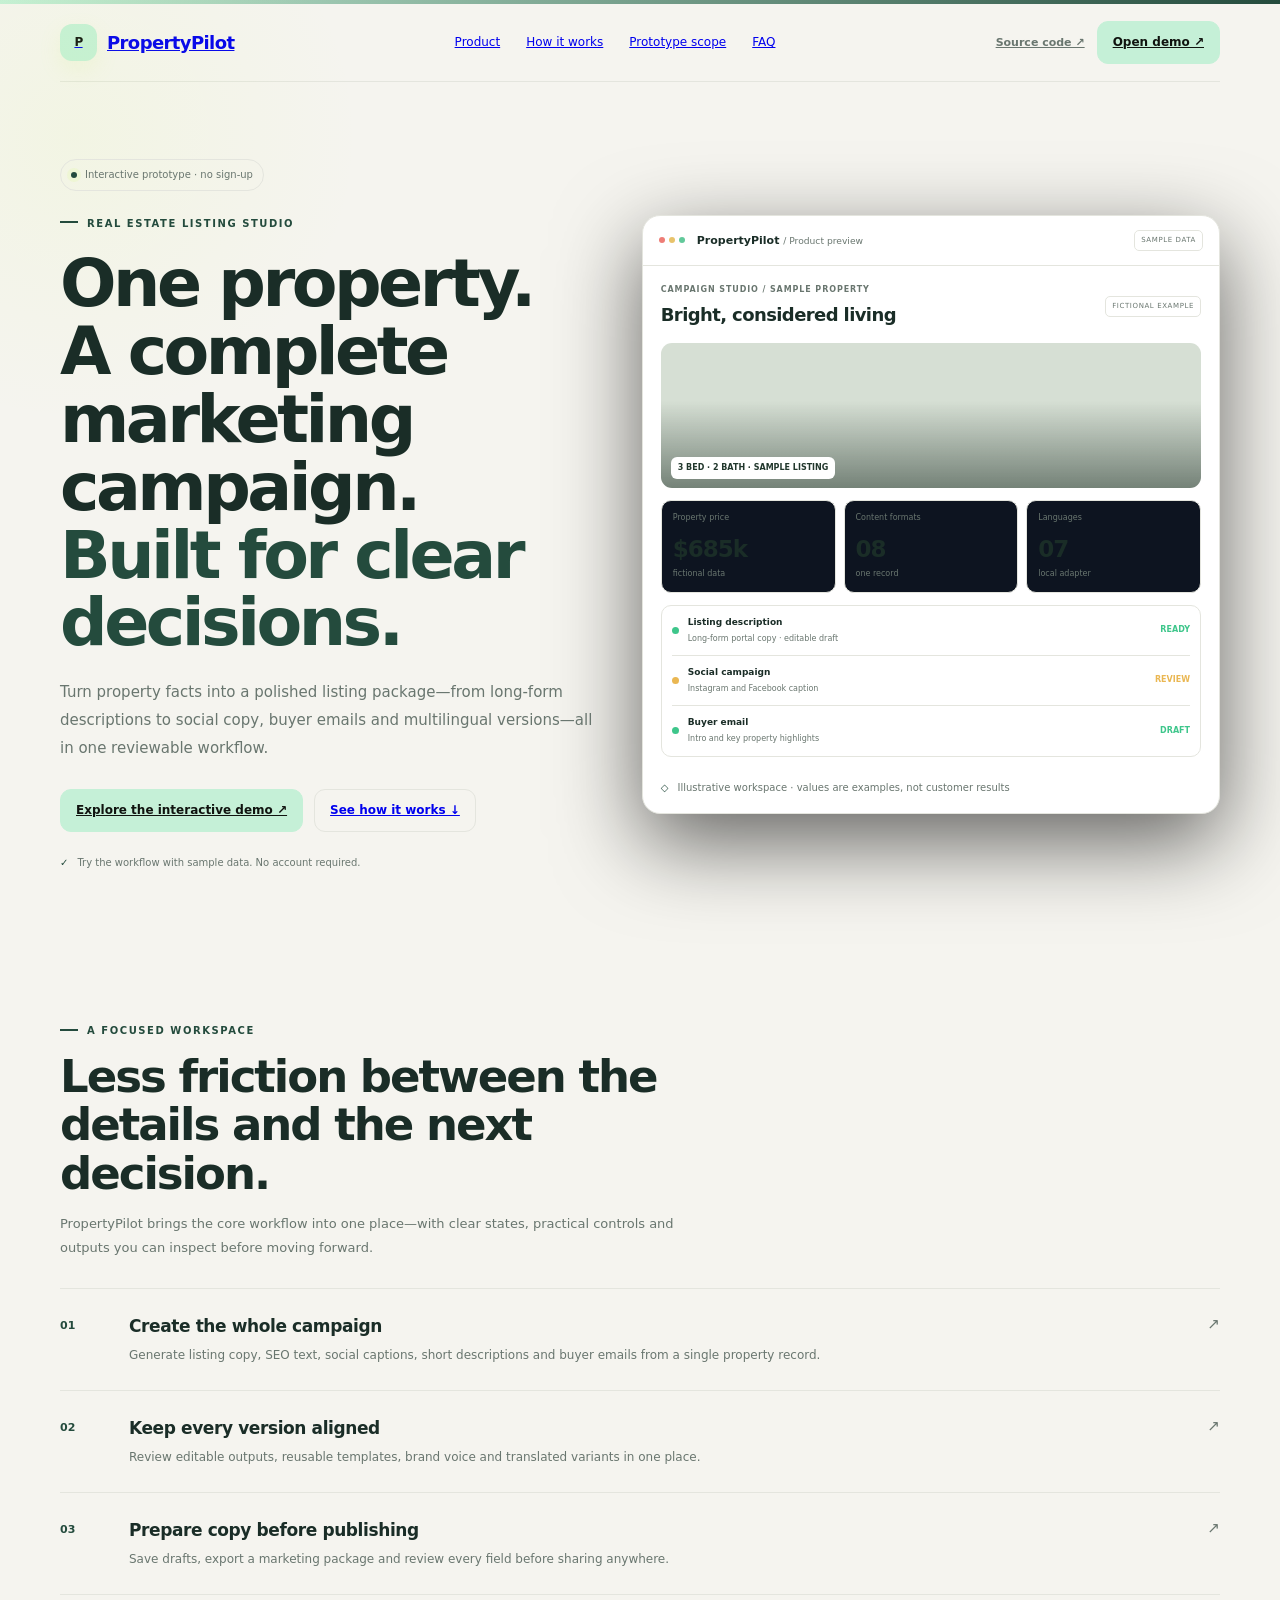
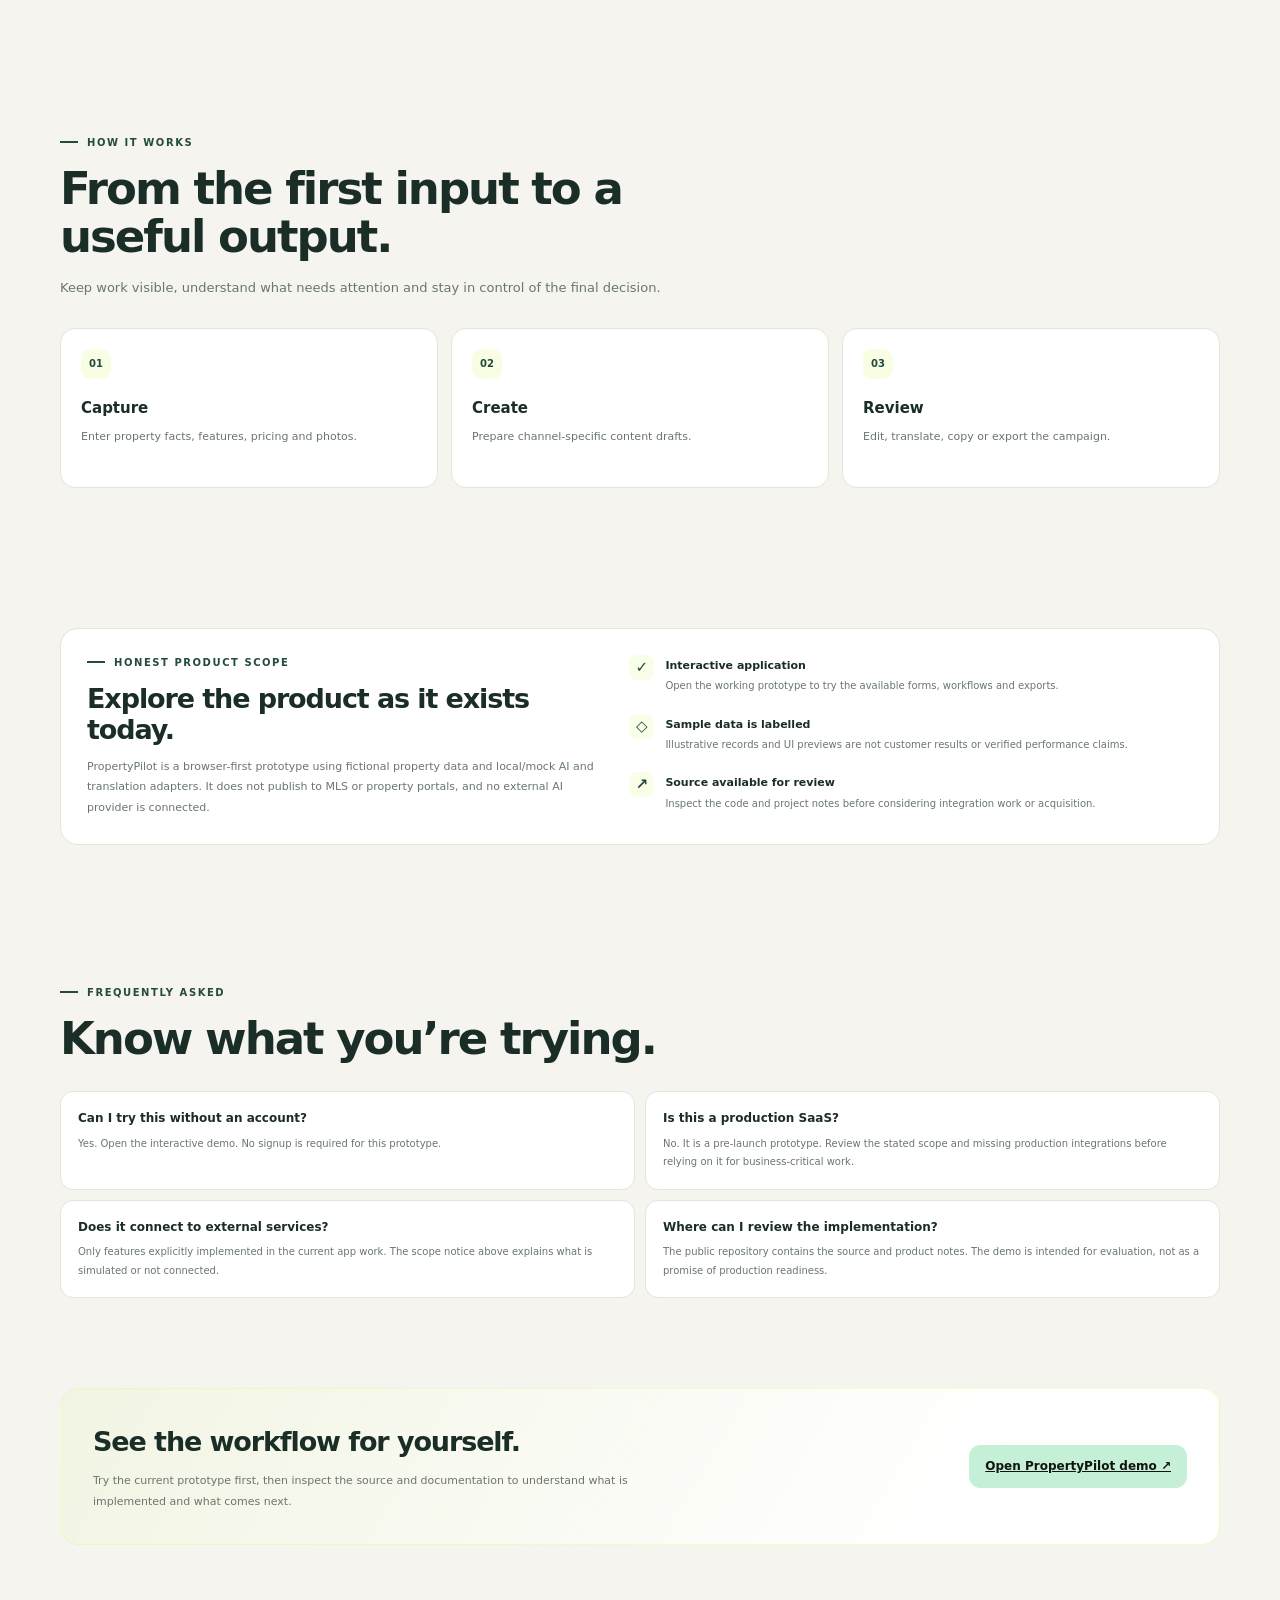
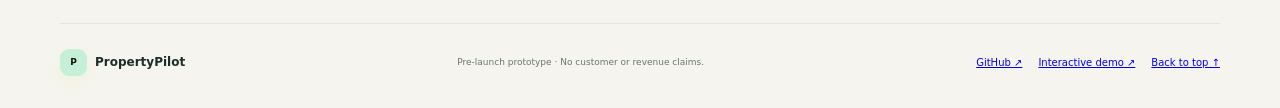
==== website/index.html @ ba60be26 "Add standalone consumer-facing product website source" ====
<!doctype html><html lang="en"><head><meta charset="utf-8"><meta name="viewport" content="width=device-width,initial-scale=1"><meta name="theme-color" content="#f5f4ef"><meta name="description" content="Turn property facts into a polished listing package—from long-form descriptions to social copy, buyer emails and multilingual versions—all in one reviewable workflow."><meta property="og:title" content="PropertyPilot — One property. A complete marketing campaign."><meta property="og:description" content="Turn property facts into a polished listing package—from long-form descriptions to social copy, buyer emails and multilingual versions—all in one reviewable workflow."><title>PropertyPilot — One property. A complete marketing campaign.</title><style>
:root{--bg:#f5f4ef;--panel:#ffffff;--line:#e4e5de;--ink:#1a2d27;--muted:#69766f;--a:#c5f0d7;--b:#244b3d}*{box-sizing:border-box}html{scroll-behavior:smooth;scroll-padding-top:90px}body{margin:0;background:var(--bg);color:var(--ink);font:15px/1.55 Inter,ui-sans-serif,system-ui,-apple-system,BlinkMacSystemFont,"Segoe UI",sans-serif}.site{overflow:hidden}.wrap{width:min(1160px,calc(100% - 44px));margin:auto}.stripe{height:4px;background:linear-gradient(90deg,var(--a),var(--b))}.nav{height:78px;display:flex;align-items:center;justify-content:space-between;gap:22px;border-bottom:1px solid var(--line)}.brand{display:flex;align-items:center;gap:10px;font-weight:850;letter-spacing:-.6px;font-size:18px}.mark{width:37px;height:37px;display:grid;place-items:center;background:var(--a);color:#10130f;border-radius:12px;font-size:12px;font-weight:900;box-shadow:0 8px 22px #d4fb6922}.links{display:flex;gap:26px;color:var(--muted);font-size:12px}.links a:hover{color:var(--ink)}.navright{display:flex;gap:12px;align-items:center}.source{font-size:11px;color:var(--muted);font-weight:750}.button{min-height:43px;padding:0 15px;display:inline-flex;align-items:center;justify-content:center;gap:8px;border:1px solid var(--line);border-radius:11px;font-size:12px;font-weight:800;transition:.18s}.button:hover{transform:translateY(-2px);border-color:var(--b)}.primary{background:var(--a);border-color:var(--a);color:#10130f}.menu{display:none;color:var(--ink);background:transparent;border:1px solid var(--line);border-radius:9px;padding:8px 10px}.hero{position:relative;display:grid;grid-template-columns:.96fr 1.04fr;gap:48px;align-items:center;padding:77px 0 83px;min-height:610px}.hero:before{content:"";position:absolute;width:590px;height:590px;left:-280px;top:-240px;border-radius:50%;background:radial-gradient(circle,#d4fb6916,transparent 68%);pointer-events:none}.copy{position:relative;z-index:1}.badge{display:inline-flex;align-items:center;gap:8px;border:1px solid var(--line);border-radius:99px;padding:7px 10px;margin-bottom:25px;color:var(--muted);font-size:10px}.badge i{width:6px;height:6px;background:var(--b);border-radius:50%;box-shadow:0 0 0 4px #d4fb6922}.eyebrow{font-size:10px;color:var(--b);font-weight:900;letter-spacing:1.55px;text-transform:uppercase}.eyebrow:before{content:"";display:inline-block;width:18px;height:2px;background:var(--b);vertical-align:middle;margin:0 9px 3px 0}.hero h1{font-size:clamp(44px,5.2vw,67px);line-height:1.02;letter-spacing:-3.5px;margin:19px 0 22px;font-weight:850;max-width:640px}.hero h1 em{font-style:normal;color:var(--b)}.lead{font-size:15px;line-height:1.85;color:var(--muted);max-width:550px;margin:0 0 26px}.ctas{display:flex;align-items:center;flex-wrap:wrap;gap:11px}.secondary{background:transparent}.micro{display:flex;align-items:center;gap:9px;margin-top:23px;color:var(--muted);font-size:10px}.micro strong{color:var(--b)}.preview{position:relative;background:var(--panel);border:1px solid var(--line);border-radius:18px;overflow:hidden;box-shadow:0 28px 85px #0009}.previewbar{display:flex;align-items:center;gap:12px;padding:14px 16px;border-bottom:1px solid var(--line);font-size:11px}.lights{display:flex;gap:4px}.lights i{width:6px;height:6px;border-radius:50%;background:var(--line)}.lights i:first-child{background:#ee7d76}.lights i:nth-child(2){background:#e8c36b}.lights i:nth-child(3){background:#62c99a}.previewbar b small{font-weight:500;color:var(--muted)}.pill{margin-left:auto;border:1px solid var(--line);padding:4px 6px;border-radius:5px;font-size:7px;letter-spacing:.6px;color:var(--muted);white-space:nowrap}.previewbody{padding:18px}.vhead{display:flex;align-items:center;justify-content:space-between;gap:10px;margin-bottom:14px}.vhead small,.scenario small{display:block;font-size:8px;font-weight:850;letter-spacing:.9px;color:var(--muted);margin-bottom:5px}.vhead h3{font-size:18px;letter-spacing:-.6px;margin:0}.stats{display:grid;grid-template-columns:repeat(3,minmax(0,1fr));gap:8px;margin-bottom:12px}.stats>div{background:#0d1420;border:1px solid var(--line);border-radius:10px;padding:11px;min-width:0}.stats small{display:block;font-size:8px;color:var(--muted);white-space:nowrap}.stats b{display:block;font-size:23px;letter-spacing:-1px;margin:7px 0 1px;white-space:nowrap}.stats em{font-size:11px;font-style:normal;color:var(--muted)}.stats span{display:block;color:var(--muted);font-size:8px}.chart{border:1px solid var(--line);border-radius:11px;padding:12px;margin-bottom:11px}.charthead{display:flex;justify-content:space-between;gap:8px;font-size:9px;margin-bottom:12px}.charthead small{font-size:8px;color:var(--muted)}.bars{height:76px;display:flex;align-items:flex-end;gap:7px;border-bottom:1px solid var(--line);background:repeating-linear-gradient(to bottom,transparent 0,transparent 24px,#28334680 25px,transparent 26px)}.bars i{flex:1;max-width:26px;border-radius:4px 4px 0 0;background:linear-gradient(180deg,var(--a),var(--b));opacity:.88}.bars i.bad{background:linear-gradient(180deg,#ff8d85,#cc535c)}.axis{display:flex;justify-content:space-between;font-size:7px;color:var(--muted);padding-top:7px}.rows{border:1px solid var(--line);border-radius:10px;padding:0 10px}.row{display:flex;gap:9px;align-items:center;padding:10px 0;border-bottom:1px solid var(--line)}.row:last-child{border-bottom:0}.row>div{flex:1;min-width:0}.row b{font-size:9px;display:block}.row small{display:block;font-size:8px;color:var(--muted);margin-top:3px}.row strong{font-size:8px;white-space:nowrap}.dot{width:7px;height:7px;border-radius:50%;flex:0 0 auto}.green{background:#3ec68b}.red{background:#ed7080}.gold{background:#eab752}.ok{color:#3ec68b}.err,.risk{color:#ed7080}.warn{color:#eab752}.chart .marginbars{display:grid;gap:10px}.marginbars>div{display:grid;grid-template-columns:75px 1fr 30px;gap:7px;align-items:center;font-size:8px}.marginbars span{color:var(--muted)}.marginbars i{height:7px;background:#d4fb6965;border-radius:8px;overflow:hidden}.marginbars i b{display:block;height:100%;background:var(--b);border-radius:8px}.marginbars i b.below{background:#d79b45}.marginbars strong{text-align:right;font-size:8px}.scenario{display:flex;justify-content:space-between;gap:12px;padding:12px;border:1px solid var(--line);border-radius:10px}.scenario b{font-size:10px;display:block}.scenario span{font-size:8px;color:var(--muted);display:block;margin-top:5px}.result{border-left:1px solid var(--line);padding-left:12px;min-width:110px}.result strong{display:block;font-size:19px;letter-spacing:-.7px}.riskbanner{display:flex;align-items:center;gap:9px;border:1px solid #8a5cf655;background:#26182a;border-radius:10px;padding:10px;margin-bottom:10px}.shield{display:grid;place-items:center;width:27px;height:27px;border-radius:8px;background:#874cff24;color:#bda8ff;font-weight:900}.riskbanner div{flex:1;min-width:0}.riskbanner b{display:block;font-size:9px}.riskbanner small{display:block;color:var(--muted);font-size:7px;margin-top:3px}.riskbanner strong{font-size:8px;color:#bda8ff}.avatar{width:25px;height:25px;display:grid;place-items:center;border-radius:8px;background:#d4fb6933;color:var(--b);font-size:8px;font-weight:900;flex:0 0 auto}.row .avatar+b{display:block}.section{padding:70px 0}.sectionhead{max-width:660px;margin-bottom:28px}.sectionhead h2{font-size:clamp(32px,4vw,45px);line-height:1.08;letter-spacing:-2px;margin:14px 0}.sectionhead p{color:var(--muted);font-size:13px;line-height:1.85;margin:0}.features{border-top:1px solid var(--line)}.feature{display:grid;grid-template-columns:55px 1fr 22px;gap:14px;padding:24px 0;border-bottom:1px solid var(--line)}.no{color:var(--b);font-size:11px;font-weight:900;padding-top:4px}.feature h3{font-size:17px;letter-spacing:-.4px;margin:0 0 5px}.feature p{max-width:700px;color:var(--muted);font-size:12px;line-height:1.8;margin:0}.arrow{text-align:right;color:var(--muted)}.steps{display:grid;grid-template-columns:repeat(3,1fr);gap:13px}.step{padding:20px;border:1px solid var(--line);border-radius:15px;background:var(--panel);min-height:160px}.step span{width:30px;height:30px;display:grid;place-items:center;border-radius:9px;background:#d4fb6930;color:var(--b);font-size:10px;font-weight:900}.step h3{font-size:15px;margin:18px 0 7px}.step p{font-size:11px;line-height:1.8;color:var(--muted);margin:0}.truth{display:grid;grid-template-columns:1fr 1.1fr;gap:30px;border:1px solid var(--line);border-radius:18px;background:var(--panel);padding:26px}.truth h2{font-size:27px;letter-spacing:-1.1px;line-height:1.16;margin:12px 0}.truth p{font-size:11px;line-height:1.85;color:var(--muted);margin:0}.truthitems{display:grid;gap:13px}.truthitem{display:flex;gap:11px}.check{width:25px;height:25px;flex:0 0 25px;border-radius:8px;display:grid;place-items:center;background:#d4fb6925;color:var(--b);font-weight:900}.truthitem b{display:block;font-size:11px;margin:2px 0 3px}.truthitem small{display:block;color:var(--muted);font-size:10px;line-height:1.75}.faqgrid{display:grid;grid-template-columns:1fr 1fr;gap:10px}.faq{border:1px solid var(--line);background:var(--panel);border-radius:13px;padding:17px}.faq h3{font-size:12px;margin:0 0 7px}.faq p{font-size:10px;line-height:1.85;color:var(--muted);margin:0}.closing{padding:20px 0 78px}.closebox{display:flex;align-items:center;justify-content:space-between;gap:20px;padding:32px;border:1px solid #d4fb6955;border-radius:19px;background:linear-gradient(120deg,#d4fb6916,var(--panel) 78%);position:relative;overflow:hidden}.closebox h2{font-size:27px;letter-spacing:-1.1px;margin:0 0 8px}.closebox p{max-width:580px;color:var(--muted);font-size:11px;line-height:1.85;margin:0}.foot{padding:25px 0 32px;border-top:1px solid var(--line);display:flex;justify-content:space-between;gap:15px;flex-wrap:wrap;align-items:center}.footbrand{display:flex;align-items:center;gap:8px;font-size:12px;font-weight:850}.footbrand .mark{width:27px;height:27px;border-radius:9px;font-size:9px}.footnote{color:var(--muted);font-size:9px}.footlinks{display:flex;gap:16px;color:var(--muted);font-size:10px}
@media(max-width:960px){.hero{grid-template-columns:1fr;gap:32px;padding:60px 0}.hero h1{max-width:780px}.copy{max-width:760px}.preview{max-width:760px;width:100%;margin:auto}.truth{grid-template-columns:1fr;gap:22px}}
@media(max-width:700px){.wrap{width:calc(100% - 30px)}.nav{height:66px}.links{display:none}.source{display:none}.menu{display:block}.hero{padding:42px 0 48px;min-height:0;gap:26px}.hero h1{font-size:clamp(42px,11vw,58px);letter-spacing:-2.7px}.lead{font-size:13px}.button{min-height:41px;padding:0 11px}.previewbody{padding:12px}.previewbar{padding:12px}.stats{gap:5px}.stats>div{padding:9px 7px}.stats b{font-size:18px}.section{padding:51px 0}.sectionhead h2{font-size:34px}.feature{grid-template-columns:30px 1fr 15px;gap:8px;padding:20px 0}.feature h3{font-size:15px}.steps{grid-template-columns:1fr;gap:9px}.step{min-height:0;padding:16px}.step h3{margin:11px 0 6px}.truth{padding:19px}.truth h2{font-size:24px}.faqgrid{grid-template-columns:1fr}.closebox{padding:23px;align-items:flex-start;flex-direction:column}.closebox h2{font-size:24px}.foot{flex-direction:column;align-items:flex-start}.footlinks{flex-wrap:wrap}.result{min-width:95px}.row small{overflow-wrap:anywhere}}
@media(prefers-reduced-motion:reduce){html{scroll-behavior:auto}.button{transition:none}}
</style></head><body><div class="site"><div class="stripe"></div><div class="wrap"><header class="nav"><a class="brand" href="#top"><span class="mark">P</span>PropertyPilot</a><nav class="links" aria-label="Main navigation"><a href="#product">Product</a><a href="#workflow">How it works</a><a href="#scope">Prototype scope</a><a href="#faq">FAQ</a></nav><div class="navright"><a class="source" href="https://github.com/dmytri595-design/ropertyPilot" target="_blank" rel="noopener noreferrer">Source code ↗</a><a class="button primary" href="https://dmytri595-design.github.io/ropertyPilot/" target="_blank" rel="noopener noreferrer">Open demo ↗</a><button class="menu" aria-label="Toggle navigation" id="menubtn">☰</button></div></header><main id="top"><section class="hero"><div class="copy"><div class="badge"><i></i> Interactive prototype · no sign-up</div><div class="eyebrow">REAL ESTATE LISTING STUDIO</div><h1>One property. A complete marketing campaign. <em>Built for clear decisions.</em></h1><p class="lead">Turn property facts into a polished listing package—from long-form descriptions to social copy, buyer emails and multilingual versions—all in one reviewable workflow.</p><div class="ctas"><a class="button primary" href="https://dmytri595-design.github.io/ropertyPilot/" target="_blank" rel="noopener noreferrer">Explore the interactive demo ↗</a><a class="button secondary" href="#product">See how it works ↓</a></div><div class="micro"><strong>✓</strong> Try the workflow with sample data. No account required.</div></div><div class="preview"><div class="previewbar"><span class="lights"><i></i><i></i><i></i></span><b>PropertyPilot <small> / Product preview</small></b><span class="pill">SAMPLE DATA</span></div><div class="previewbody"><div class="vhead"><div><small>CAMPAIGN STUDIO / SAMPLE PROPERTY</small><h3>Bright, considered living</h3></div><span class="pill">FICTIONAL EXAMPLE</span></div><div style="height:145px;border-radius:11px;background:linear-gradient(0deg,#14261c80,transparent 60%),url('https://images.unsplash.com/photo-1600585154340-be6161a56a0c?auto=format&fit=crop&w=900&q=85') center/cover,#d6dfd4;position:relative;margin-bottom:12px"><span style="position:absolute;bottom:9px;left:10px;background:#fff;color:#21372c;border-radius:6px;padding:5px 7px;font-size:8px;font-weight:900">3 BED · 2 BATH · SAMPLE LISTING</span></div><div class="stats"><div><small>Property price</small><b>$685k</b><span>fictional data</span></div><div><small>Content formats</small><b>08</b><span>one record</span></div><div><small>Languages</small><b>07</b><span>local adapter</span></div></div><div class="rows"><div class="row"><i class="dot green"></i><div><b>Listing description</b><small>Long-form portal copy · editable draft</small></div><strong class="ok">READY</strong></div><div class="row"><i class="dot gold"></i><div><b>Social campaign</b><small>Instagram and Facebook caption</small></div><strong class="warn">REVIEW</strong></div><div class="row"><i class="dot green"></i><div><b>Buyer email</b><small>Intro and key property highlights</small></div><strong class="ok">DRAFT</strong></div></div><div class="micro"><strong>◇</strong> Illustrative workspace · values are examples, not customer results</div></div></div></section><section class="section" id="product"><div class="sectionhead"><div class="eyebrow">A focused workspace</div><h2>Less friction between the details and the next decision.</h2><p>PropertyPilot brings the core workflow into one place—with clear states, practical controls and outputs you can inspect before moving forward.</p></div><div class="features"><article class="feature"><span class="no">01</span><div><h3>Create the whole campaign</h3><p>Generate listing copy, SEO text, social captions, short descriptions and buyer emails from a single property record.</p></div><span class="arrow">↗</span></article><article class="feature"><span class="no">02</span><div><h3>Keep every version aligned</h3><p>Review editable outputs, reusable templates, brand voice and translated variants in one place.</p></div><span class="arrow">↗</span></article><article class="feature"><span class="no">03</span><div><h3>Prepare copy before publishing</h3><p>Save drafts, export a marketing package and review every field before sharing anywhere.</p></div><span class="arrow">↗</span></article></div></section><section class="section" id="workflow"><div class="sectionhead"><div class="eyebrow">How it works</div><h2>From the first input to a useful output.</h2><p>Keep work visible, understand what needs attention and stay in control of the final decision.</p></div><div class="steps"><article class="step"><span>01</span><h3>Capture</h3><p>Enter property facts, features, pricing and photos.</p></article><article class="step"><span>02</span><h3>Create</h3><p>Prepare channel-specific content drafts.</p></article><article class="step"><span>03</span><h3>Review</h3><p>Edit, translate, copy or export the campaign.</p></article></div></section><section class="section" id="scope"><div class="truth"><div><div class="eyebrow">Honest product scope</div><h2>Explore the product as it exists today.</h2><p>PropertyPilot is a browser-first prototype using fictional property data and local/mock AI and translation adapters. It does not publish to MLS or property portals, and no external AI provider is connected.</p></div><div class="truthitems"><div class="truthitem"><span class="check">✓</span><div><b>Interactive application</b><small>Open the working prototype to try the available forms, workflows and exports.</small></div></div><div class="truthitem"><span class="check">◇</span><div><b>Sample data is labelled</b><small>Illustrative records and UI previews are not customer results or verified performance claims.</small></div></div><div class="truthitem"><span class="check">↗</span><div><b>Source available for review</b><small>Inspect the code and project notes before considering integration work or acquisition.</small></div></div></div></div></section><section class="section" id="faq"><div class="sectionhead"><div class="eyebrow">Frequently asked</div><h2>Know what you’re trying.</h2></div><div class="faqgrid"><article class="faq"><h3>Can I try this without an account?</h3><p>Yes. Open the interactive demo. No signup is required for this prototype.</p></article><article class="faq"><h3>Is this a production SaaS?</h3><p>No. It is a pre-launch prototype. Review the stated scope and missing production integrations before relying on it for business-critical work.</p></article><article class="faq"><h3>Does it connect to external services?</h3><p>Only features explicitly implemented in the current app work. The scope notice above explains what is simulated or not connected.</p></article><article class="faq"><h3>Where can I review the implementation?</h3><p>The public repository contains the source and product notes. The demo is intended for evaluation, not as a promise of production readiness.</p></article></div></section><section class="closing"><div class="closebox"><div><h2>See the workflow for yourself.</h2><p>Try the current prototype first, then inspect the source and documentation to understand what is implemented and what comes next.</p></div><a class="button primary" href="https://dmytri595-design.github.io/ropertyPilot/" target="_blank" rel="noopener noreferrer">Open PropertyPilot demo ↗</a></div></section></main><footer class="foot"><div class="footbrand"><span class="mark">P</span>PropertyPilot</div><div class="footnote">Pre-launch prototype · No customer or revenue claims.</div><div class="footlinks"><a href="https://github.com/dmytri595-design/ropertyPilot" target="_blank" rel="noopener noreferrer">GitHub ↗</a><a href="https://dmytri595-design.github.io/ropertyPilot/" target="_blank" rel="noopener noreferrer">Interactive demo ↗</a><a href="#top">Back to top ↑</a></div></footer></div></div><script>(function(){var b=document.getElementById("menubtn");if(!b)return;b.addEventListener("click",function(){var n=document.querySelector(".links");if(!n)return;var show=n.style.display!=="flex";n.style.display=show?"flex":"none";if(show){n.style.position="absolute";n.style.top="72px";n.style.left="15px";n.style.right="15px";n.style.zIndex="20";n.style.padding="17px";n.style.flexDirection="column";n.style.gap="15px";n.style.background="var(--panel)";n.style.border="1px solid var(--line)";n.style.borderRadius="13px"}})})();</script></body></html>
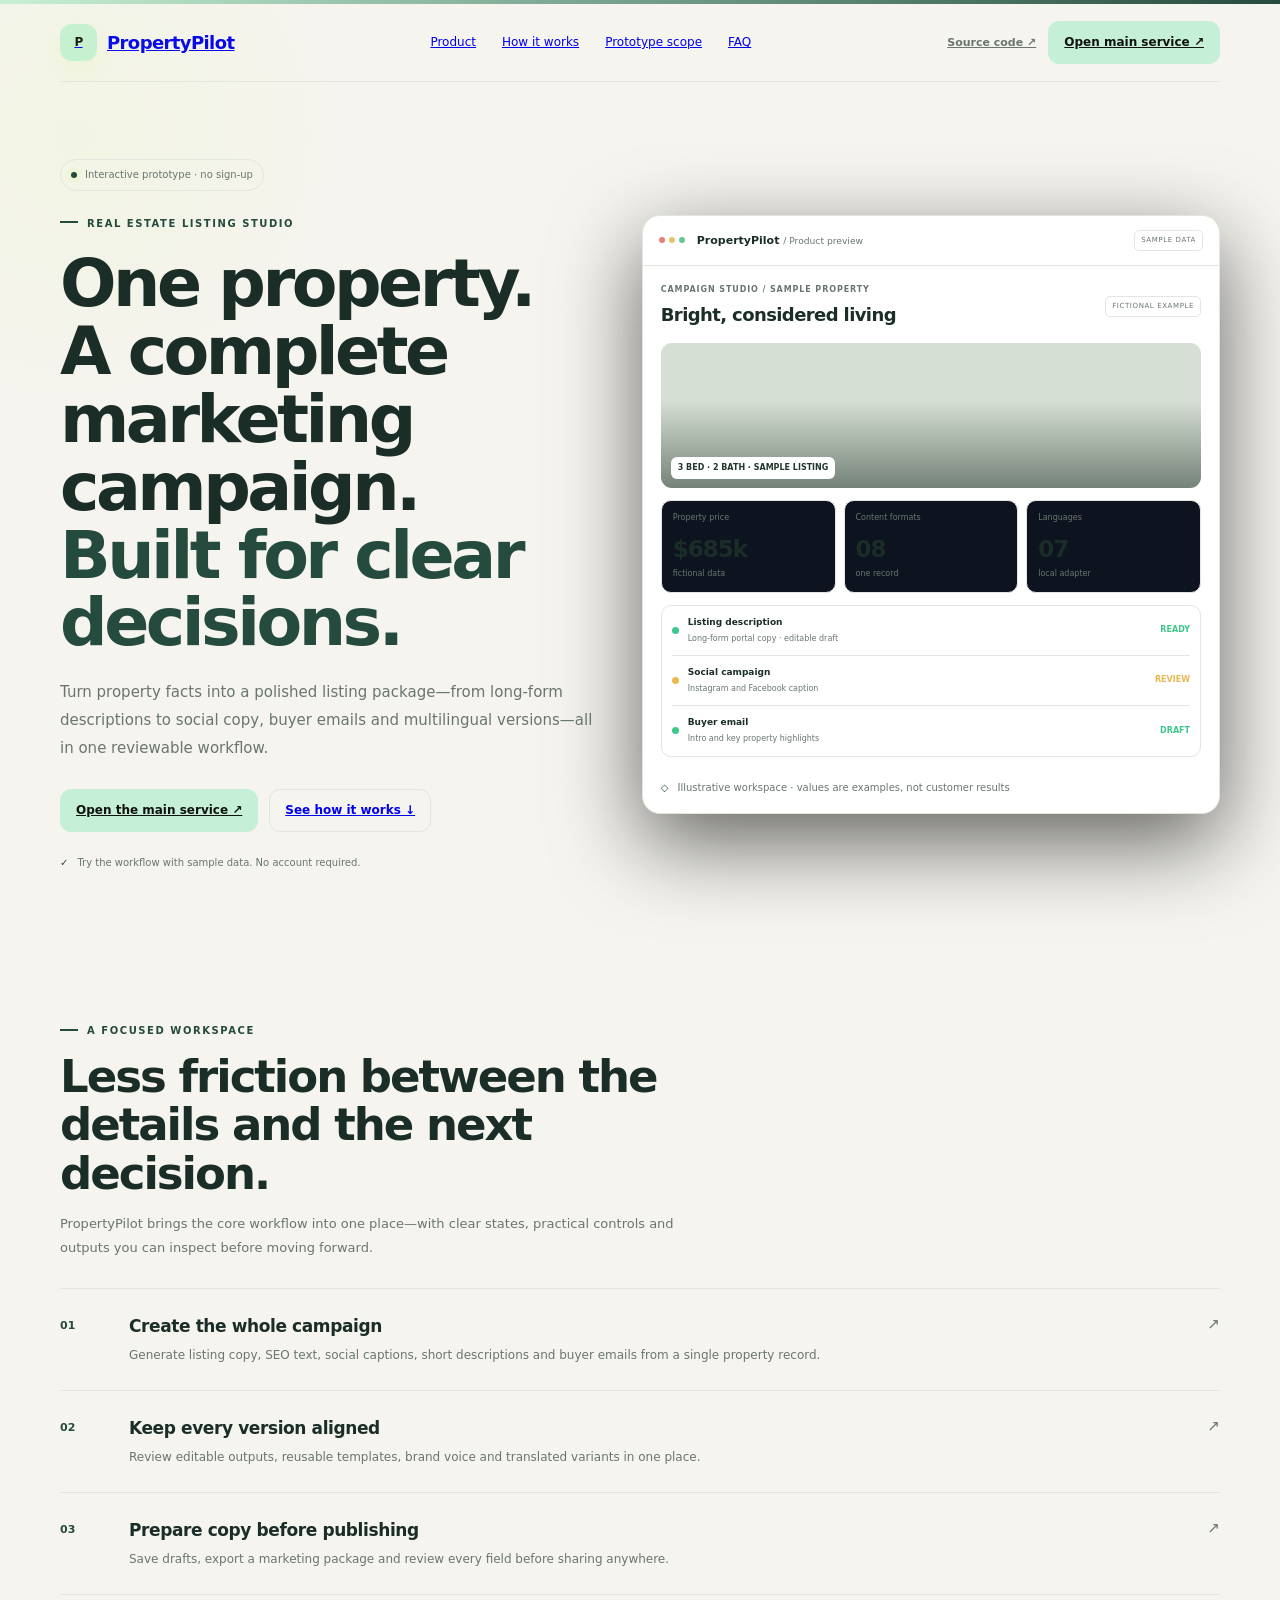
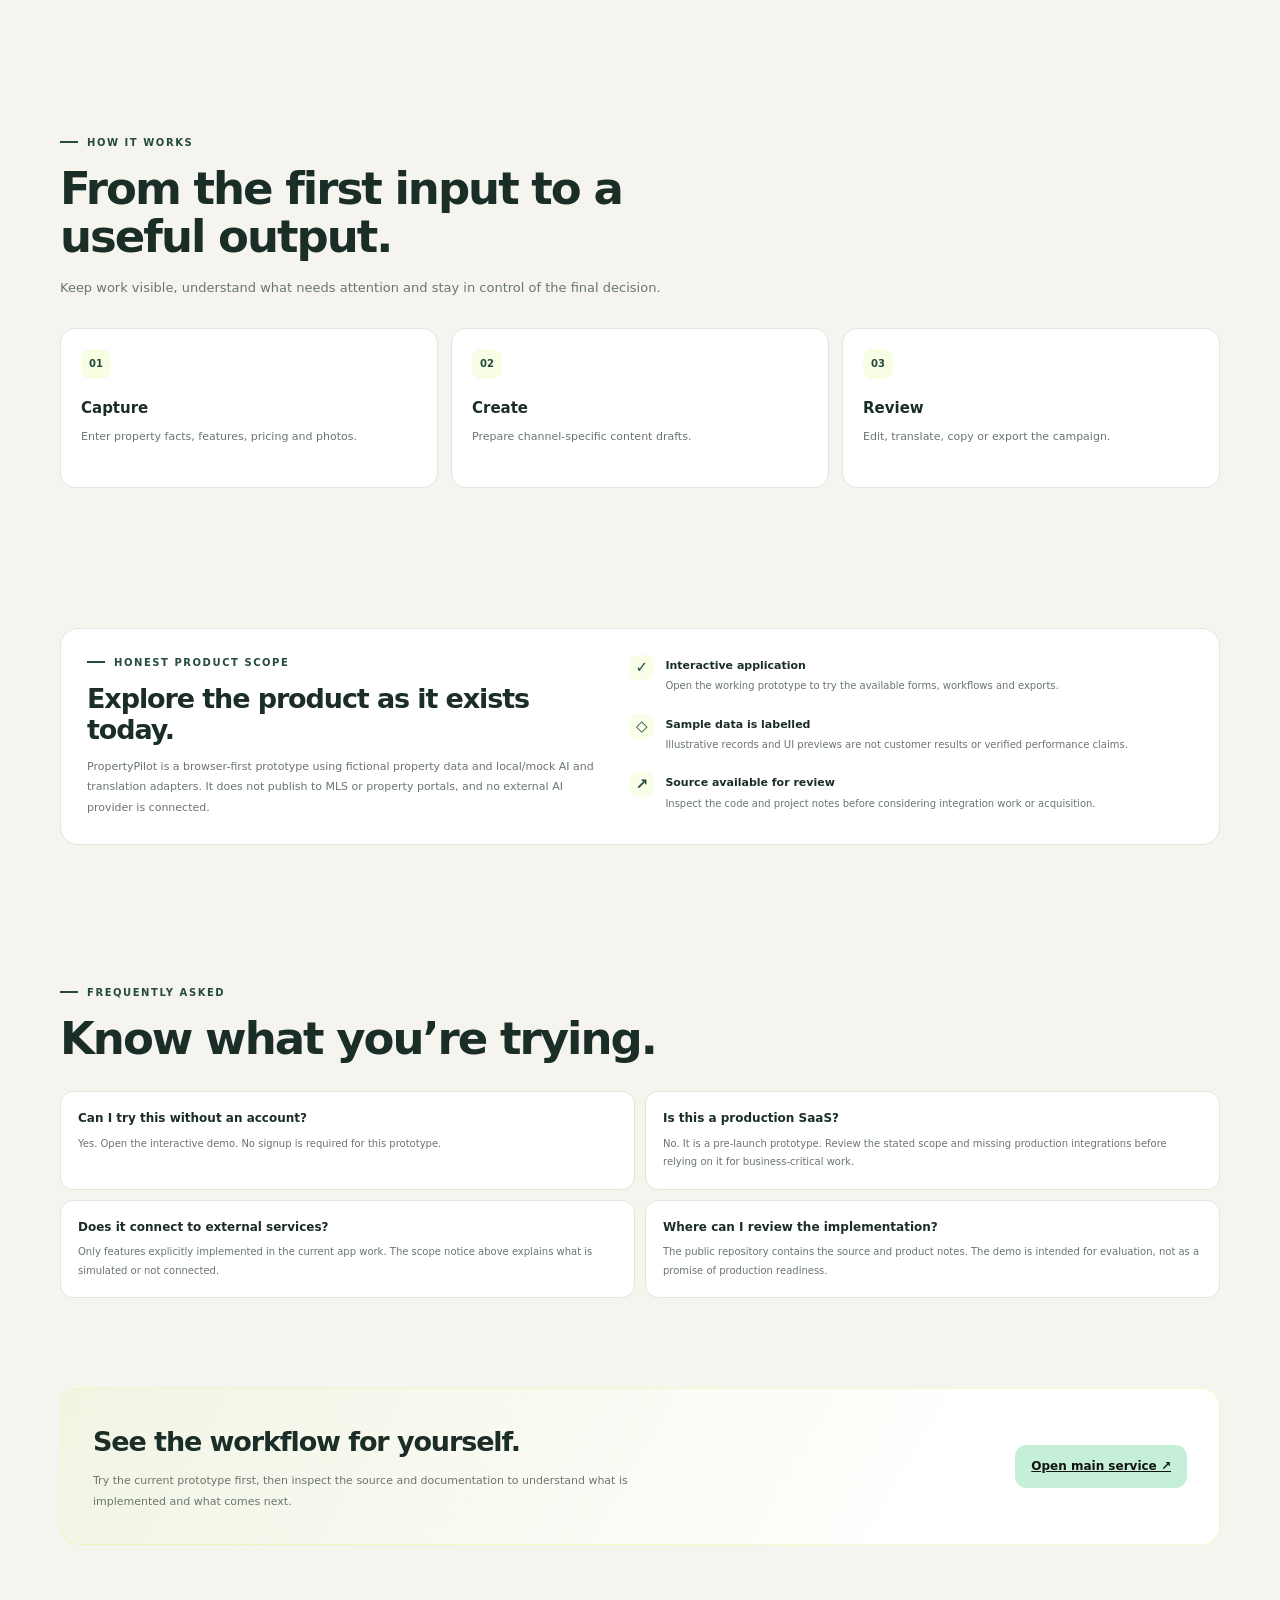
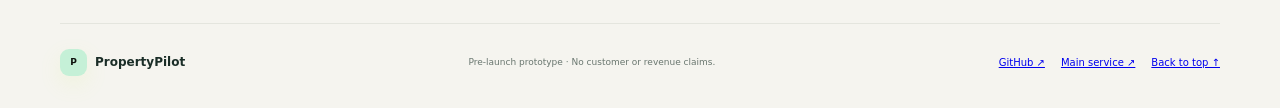
==== commit dd930edc: "Clarify that brand-site calls to action open the main application" ====
--- a/website/index.html
+++ b/website/index.html
@@ -3,4 +3,4 @@
 @media(max-width:960px){.hero{grid-template-columns:1fr;gap:32px;padding:60px 0}.hero h1{max-width:780px}.copy{max-width:760px}.preview{max-width:760px;width:100%;margin:auto}.truth{grid-template-columns:1fr;gap:22px}}
 @media(max-width:700px){.wrap{width:calc(100% - 30px)}.nav{height:66px}.links{display:none}.source{display:none}.menu{display:block}.hero{padding:42px 0 48px;min-height:0;gap:26px}.hero h1{font-size:clamp(42px,11vw,58px);letter-spacing:-2.7px}.lead{font-size:13px}.button{min-height:41px;padding:0 11px}.previewbody{padding:12px}.previewbar{padding:12px}.stats{gap:5px}.stats>div{padding:9px 7px}.stats b{font-size:18px}.section{padding:51px 0}.sectionhead h2{font-size:34px}.feature{grid-template-columns:30px 1fr 15px;gap:8px;padding:20px 0}.feature h3{font-size:15px}.steps{grid-template-columns:1fr;gap:9px}.step{min-height:0;padding:16px}.step h3{margin:11px 0 6px}.truth{padding:19px}.truth h2{font-size:24px}.faqgrid{grid-template-columns:1fr}.closebox{padding:23px;align-items:flex-start;flex-direction:column}.closebox h2{font-size:24px}.foot{flex-direction:column;align-items:flex-start}.footlinks{flex-wrap:wrap}.result{min-width:95px}.row small{overflow-wrap:anywhere}}
 @media(prefers-reduced-motion:reduce){html{scroll-behavior:auto}.button{transition:none}}
-</style></head><body><div class="site"><div class="stripe"></div><div class="wrap"><header class="nav"><a class="brand" href="#top"><span class="mark">P</span>PropertyPilot</a><nav class="links" aria-label="Main navigation"><a href="#product">Product</a><a href="#workflow">How it works</a><a href="#scope">Prototype scope</a><a href="#faq">FAQ</a></nav><div class="navright"><a class="source" href="https://github.com/dmytri595-design/ropertyPilot" target="_blank" rel="noopener noreferrer">Source code ↗</a><a class="button primary" href="https://dmytri595-design.github.io/ropertyPilot/" target="_blank" rel="noopener noreferrer">Open demo ↗</a><button class="menu" aria-label="Toggle navigation" id="menubtn">☰</button></div></header><main id="top"><section class="hero"><div class="copy"><div class="badge"><i></i> Interactive prototype · no sign-up</div><div class="eyebrow">REAL ESTATE LISTING STUDIO</div><h1>One property. A complete marketing campaign. <em>Built for clear decisions.</em></h1><p class="lead">Turn property facts into a polished listing package—from long-form descriptions to social copy, buyer emails and multilingual versions—all in one reviewable workflow.</p><div class="ctas"><a class="button primary" href="https://dmytri595-design.github.io/ropertyPilot/" target="_blank" rel="noopener noreferrer">Explore the interactive demo ↗</a><a class="button secondary" href="#product">See how it works ↓</a></div><div class="micro"><strong>✓</strong> Try the workflow with sample data. No account required.</div></div><div class="preview"><div class="previewbar"><span class="lights"><i></i><i></i><i></i></span><b>PropertyPilot <small> / Product preview</small></b><span class="pill">SAMPLE DATA</span></div><div class="previewbody"><div class="vhead"><div><small>CAMPAIGN STUDIO / SAMPLE PROPERTY</small><h3>Bright, considered living</h3></div><span class="pill">FICTIONAL EXAMPLE</span></div><div style="height:145px;border-radius:11px;background:linear-gradient(0deg,#14261c80,transparent 60%),url('https://images.unsplash.com/photo-1600585154340-be6161a56a0c?auto=format&fit=crop&w=900&q=85') center/cover,#d6dfd4;position:relative;margin-bottom:12px"><span style="position:absolute;bottom:9px;left:10px;background:#fff;color:#21372c;border-radius:6px;padding:5px 7px;font-size:8px;font-weight:900">3 BED · 2 BATH · SAMPLE LISTING</span></div><div class="stats"><div><small>Property price</small><b>$685k</b><span>fictional data</span></div><div><small>Content formats</small><b>08</b><span>one record</span></div><div><small>Languages</small><b>07</b><span>local adapter</span></div></div><div class="rows"><div class="row"><i class="dot green"></i><div><b>Listing description</b><small>Long-form portal copy · editable draft</small></div><strong class="ok">READY</strong></div><div class="row"><i class="dot gold"></i><div><b>Social campaign</b><small>Instagram and Facebook caption</small></div><strong class="warn">REVIEW</strong></div><div class="row"><i class="dot green"></i><div><b>Buyer email</b><small>Intro and key property highlights</small></div><strong class="ok">DRAFT</strong></div></div><div class="micro"><strong>◇</strong> Illustrative workspace · values are examples, not customer results</div></div></div></section><section class="section" id="product"><div class="sectionhead"><div class="eyebrow">A focused workspace</div><h2>Less friction between the details and the next decision.</h2><p>PropertyPilot brings the core workflow into one place—with clear states, practical controls and outputs you can inspect before moving forward.</p></div><div class="features"><article class="feature"><span class="no">01</span><div><h3>Create the whole campaign</h3><p>Generate listing copy, SEO text, social captions, short descriptions and buyer emails from a single property record.</p></div><span class="arrow">↗</span></article><article class="feature"><span class="no">02</span><div><h3>Keep every version aligned</h3><p>Review editable outputs, reusable templates, brand voice and translated variants in one place.</p></div><span class="arrow">↗</span></article><article class="feature"><span class="no">03</span><div><h3>Prepare copy before publishing</h3><p>Save drafts, export a marketing package and review every field before sharing anywhere.</p></div><span class="arrow">↗</span></article></div></section><section class="section" id="workflow"><div class="sectionhead"><div class="eyebrow">How it works</div><h2>From the first input to a useful output.</h2><p>Keep work visible, understand what needs attention and stay in control of the final decision.</p></div><div class="steps"><article class="step"><span>01</span><h3>Capture</h3><p>Enter property facts, features, pricing and photos.</p></article><article class="step"><span>02</span><h3>Create</h3><p>Prepare channel-specific content drafts.</p></article><article class="step"><span>03</span><h3>Review</h3><p>Edit, translate, copy or export the campaign.</p></article></div></section><section class="section" id="scope"><div class="truth"><div><div class="eyebrow">Honest product scope</div><h2>Explore the product as it exists today.</h2><p>PropertyPilot is a browser-first prototype using fictional property data and local/mock AI and translation adapters. It does not publish to MLS or property portals, and no external AI provider is connected.</p></div><div class="truthitems"><div class="truthitem"><span class="check">✓</span><div><b>Interactive application</b><small>Open the working prototype to try the available forms, workflows and exports.</small></div></div><div class="truthitem"><span class="check">◇</span><div><b>Sample data is labelled</b><small>Illustrative records and UI previews are not customer results or verified performance claims.</small></div></div><div class="truthitem"><span class="check">↗</span><div><b>Source available for review</b><small>Inspect the code and project notes before considering integration work or acquisition.</small></div></div></div></div></section><section class="section" id="faq"><div class="sectionhead"><div class="eyebrow">Frequently asked</div><h2>Know what you’re trying.</h2></div><div class="faqgrid"><article class="faq"><h3>Can I try this without an account?</h3><p>Yes. Open the interactive demo. No signup is required for this prototype.</p></article><article class="faq"><h3>Is this a production SaaS?</h3><p>No. It is a pre-launch prototype. Review the stated scope and missing production integrations before relying on it for business-critical work.</p></article><article class="faq"><h3>Does it connect to external services?</h3><p>Only features explicitly implemented in the current app work. The scope notice above explains what is simulated or not connected.</p></article><article class="faq"><h3>Where can I review the implementation?</h3><p>The public repository contains the source and product notes. The demo is intended for evaluation, not as a promise of production readiness.</p></article></div></section><section class="closing"><div class="closebox"><div><h2>See the workflow for yourself.</h2><p>Try the current prototype first, then inspect the source and documentation to understand what is implemented and what comes next.</p></div><a class="button primary" href="https://dmytri595-design.github.io/ropertyPilot/" target="_blank" rel="noopener noreferrer">Open PropertyPilot demo ↗</a></div></section></main><footer class="foot"><div class="footbrand"><span class="mark">P</span>PropertyPilot</div><div class="footnote">Pre-launch prototype · No customer or revenue claims.</div><div class="footlinks"><a href="https://github.com/dmytri595-design/ropertyPilot" target="_blank" rel="noopener noreferrer">GitHub ↗</a><a href="https://dmytri595-design.github.io/ropertyPilot/" target="_blank" rel="noopener noreferrer">Interactive demo ↗</a><a href="#top">Back to top ↑</a></div></footer></div></div><script>(function(){var b=document.getElementById("menubtn");if(!b)return;b.addEventListener("click",function(){var n=document.querySelector(".links");if(!n)return;var show=n.style.display!=="flex";n.style.display=show?"flex":"none";if(show){n.style.position="absolute";n.style.top="72px";n.style.left="15px";n.style.right="15px";n.style.zIndex="20";n.style.padding="17px";n.style.flexDirection="column";n.style.gap="15px";n.style.background="var(--panel)";n.style.border="1px solid var(--line)";n.style.borderRadius="13px"}})})();</script></body></html>+</style></head><body><div class="site"><div class="stripe"></div><div class="wrap"><header class="nav"><a class="brand" href="#top"><span class="mark">P</span>PropertyPilot</a><nav class="links" aria-label="Main navigation"><a href="#product">Product</a><a href="#workflow">How it works</a><a href="#scope">Prototype scope</a><a href="#faq">FAQ</a></nav><div class="navright"><a class="source" href="https://github.com/dmytri595-design/ropertyPilot" target="_blank" rel="noopener noreferrer">Source code ↗</a><a class="button primary" href="https://dmytri595-design.github.io/ropertyPilot/" target="_blank" rel="noopener noreferrer">Open main service ↗</a><button class="menu" aria-label="Toggle navigation" id="menubtn">☰</button></div></header><main id="top"><section class="hero"><div class="copy"><div class="badge"><i></i> Interactive prototype · no sign-up</div><div class="eyebrow">REAL ESTATE LISTING STUDIO</div><h1>One property. A complete marketing campaign. <em>Built for clear decisions.</em></h1><p class="lead">Turn property facts into a polished listing package—from long-form descriptions to social copy, buyer emails and multilingual versions—all in one reviewable workflow.</p><div class="ctas"><a class="button primary" href="https://dmytri595-design.github.io/ropertyPilot/" target="_blank" rel="noopener noreferrer">Open the main service ↗</a><a class="button secondary" href="#product">See how it works ↓</a></div><div class="micro"><strong>✓</strong> Try the workflow with sample data. No account required.</div></div><div class="preview"><div class="previewbar"><span class="lights"><i></i><i></i><i></i></span><b>PropertyPilot <small> / Product preview</small></b><span class="pill">SAMPLE DATA</span></div><div class="previewbody"><div class="vhead"><div><small>CAMPAIGN STUDIO / SAMPLE PROPERTY</small><h3>Bright, considered living</h3></div><span class="pill">FICTIONAL EXAMPLE</span></div><div style="height:145px;border-radius:11px;background:linear-gradient(0deg,#14261c80,transparent 60%),url('https://images.unsplash.com/photo-1600585154340-be6161a56a0c?auto=format&fit=crop&w=900&q=85') center/cover,#d6dfd4;position:relative;margin-bottom:12px"><span style="position:absolute;bottom:9px;left:10px;background:#fff;color:#21372c;border-radius:6px;padding:5px 7px;font-size:8px;font-weight:900">3 BED · 2 BATH · SAMPLE LISTING</span></div><div class="stats"><div><small>Property price</small><b>$685k</b><span>fictional data</span></div><div><small>Content formats</small><b>08</b><span>one record</span></div><div><small>Languages</small><b>07</b><span>local adapter</span></div></div><div class="rows"><div class="row"><i class="dot green"></i><div><b>Listing description</b><small>Long-form portal copy · editable draft</small></div><strong class="ok">READY</strong></div><div class="row"><i class="dot gold"></i><div><b>Social campaign</b><small>Instagram and Facebook caption</small></div><strong class="warn">REVIEW</strong></div><div class="row"><i class="dot green"></i><div><b>Buyer email</b><small>Intro and key property highlights</small></div><strong class="ok">DRAFT</strong></div></div><div class="micro"><strong>◇</strong> Illustrative workspace · values are examples, not customer results</div></div></div></section><section class="section" id="product"><div class="sectionhead"><div class="eyebrow">A focused workspace</div><h2>Less friction between the details and the next decision.</h2><p>PropertyPilot brings the core workflow into one place—with clear states, practical controls and outputs you can inspect before moving forward.</p></div><div class="features"><article class="feature"><span class="no">01</span><div><h3>Create the whole campaign</h3><p>Generate listing copy, SEO text, social captions, short descriptions and buyer emails from a single property record.</p></div><span class="arrow">↗</span></article><article class="feature"><span class="no">02</span><div><h3>Keep every version aligned</h3><p>Review editable outputs, reusable templates, brand voice and translated variants in one place.</p></div><span class="arrow">↗</span></article><article class="feature"><span class="no">03</span><div><h3>Prepare copy before publishing</h3><p>Save drafts, export a marketing package and review every field before sharing anywhere.</p></div><span class="arrow">↗</span></article></div></section><section class="section" id="workflow"><div class="sectionhead"><div class="eyebrow">How it works</div><h2>From the first input to a useful output.</h2><p>Keep work visible, understand what needs attention and stay in control of the final decision.</p></div><div class="steps"><article class="step"><span>01</span><h3>Capture</h3><p>Enter property facts, features, pricing and photos.</p></article><article class="step"><span>02</span><h3>Create</h3><p>Prepare channel-specific content drafts.</p></article><article class="step"><span>03</span><h3>Review</h3><p>Edit, translate, copy or export the campaign.</p></article></div></section><section class="section" id="scope"><div class="truth"><div><div class="eyebrow">Honest product scope</div><h2>Explore the product as it exists today.</h2><p>PropertyPilot is a browser-first prototype using fictional property data and local/mock AI and translation adapters. It does not publish to MLS or property portals, and no external AI provider is connected.</p></div><div class="truthitems"><div class="truthitem"><span class="check">✓</span><div><b>Interactive application</b><small>Open the working prototype to try the available forms, workflows and exports.</small></div></div><div class="truthitem"><span class="check">◇</span><div><b>Sample data is labelled</b><small>Illustrative records and UI previews are not customer results or verified performance claims.</small></div></div><div class="truthitem"><span class="check">↗</span><div><b>Source available for review</b><small>Inspect the code and project notes before considering integration work or acquisition.</small></div></div></div></div></section><section class="section" id="faq"><div class="sectionhead"><div class="eyebrow">Frequently asked</div><h2>Know what you’re trying.</h2></div><div class="faqgrid"><article class="faq"><h3>Can I try this without an account?</h3><p>Yes. Open the interactive demo. No signup is required for this prototype.</p></article><article class="faq"><h3>Is this a production SaaS?</h3><p>No. It is a pre-launch prototype. Review the stated scope and missing production integrations before relying on it for business-critical work.</p></article><article class="faq"><h3>Does it connect to external services?</h3><p>Only features explicitly implemented in the current app work. The scope notice above explains what is simulated or not connected.</p></article><article class="faq"><h3>Where can I review the implementation?</h3><p>The public repository contains the source and product notes. The demo is intended for evaluation, not as a promise of production readiness.</p></article></div></section><section class="closing"><div class="closebox"><div><h2>See the workflow for yourself.</h2><p>Try the current prototype first, then inspect the source and documentation to understand what is implemented and what comes next.</p></div><a class="button primary" href="https://dmytri595-design.github.io/ropertyPilot/" target="_blank" rel="noopener noreferrer">Open main service ↗</a></div></section></main><footer class="foot"><div class="footbrand"><span class="mark">P</span>PropertyPilot</div><div class="footnote">Pre-launch prototype · No customer or revenue claims.</div><div class="footlinks"><a href="https://github.com/dmytri595-design/ropertyPilot" target="_blank" rel="noopener noreferrer">GitHub ↗</a><a href="https://dmytri595-design.github.io/ropertyPilot/" target="_blank" rel="noopener noreferrer">Main service ↗</a><a href="#top">Back to top ↑</a></div></footer></div></div><script>(function(){var b=document.getElementById("menubtn");if(!b)return;b.addEventListener("click",function(){var n=document.querySelector(".links");if(!n)return;var show=n.style.display!=="flex";n.style.display=show?"flex":"none";if(show){n.style.position="absolute";n.style.top="72px";n.style.left="15px";n.style.right="15px";n.style.zIndex="20";n.style.padding="17px";n.style.flexDirection="column";n.style.gap="15px";n.style.background="var(--panel)";n.style.border="1px solid var(--line)";n.style.borderRadius="13px"}})})();</script></body></html>
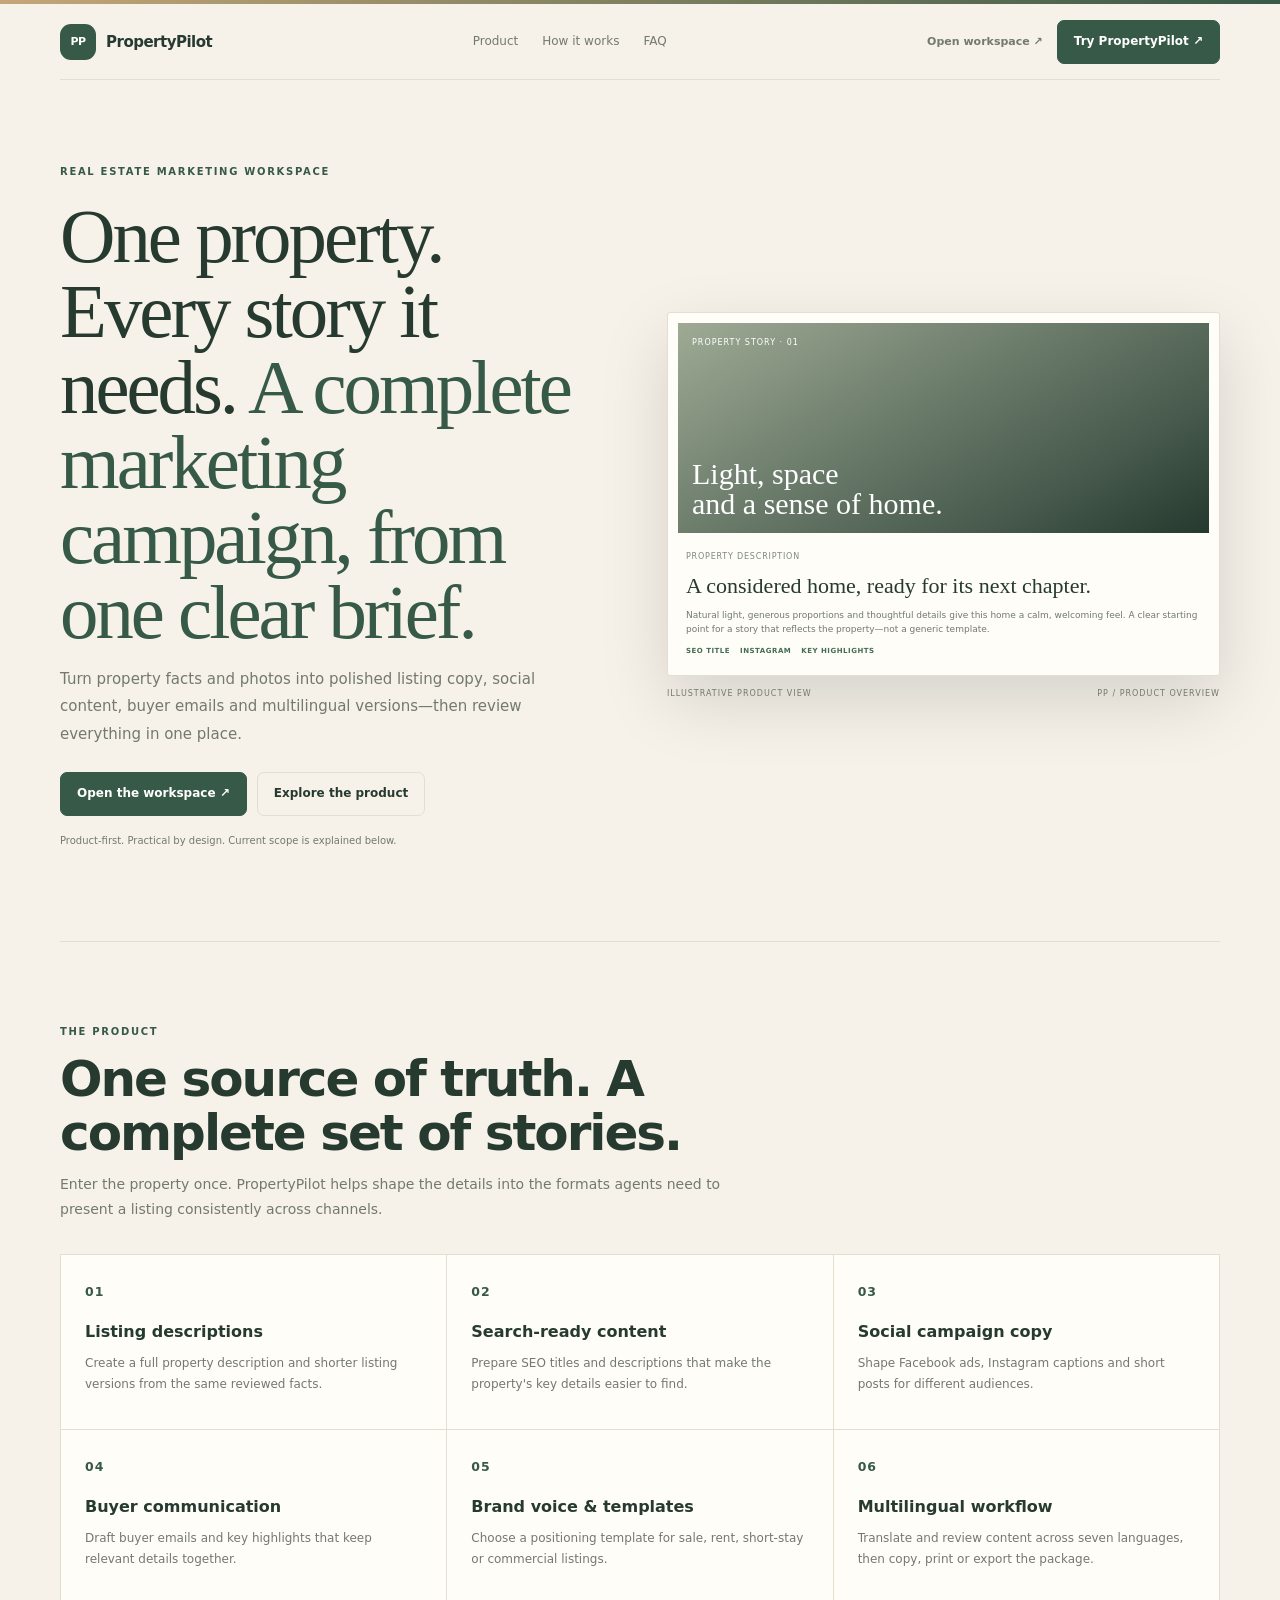
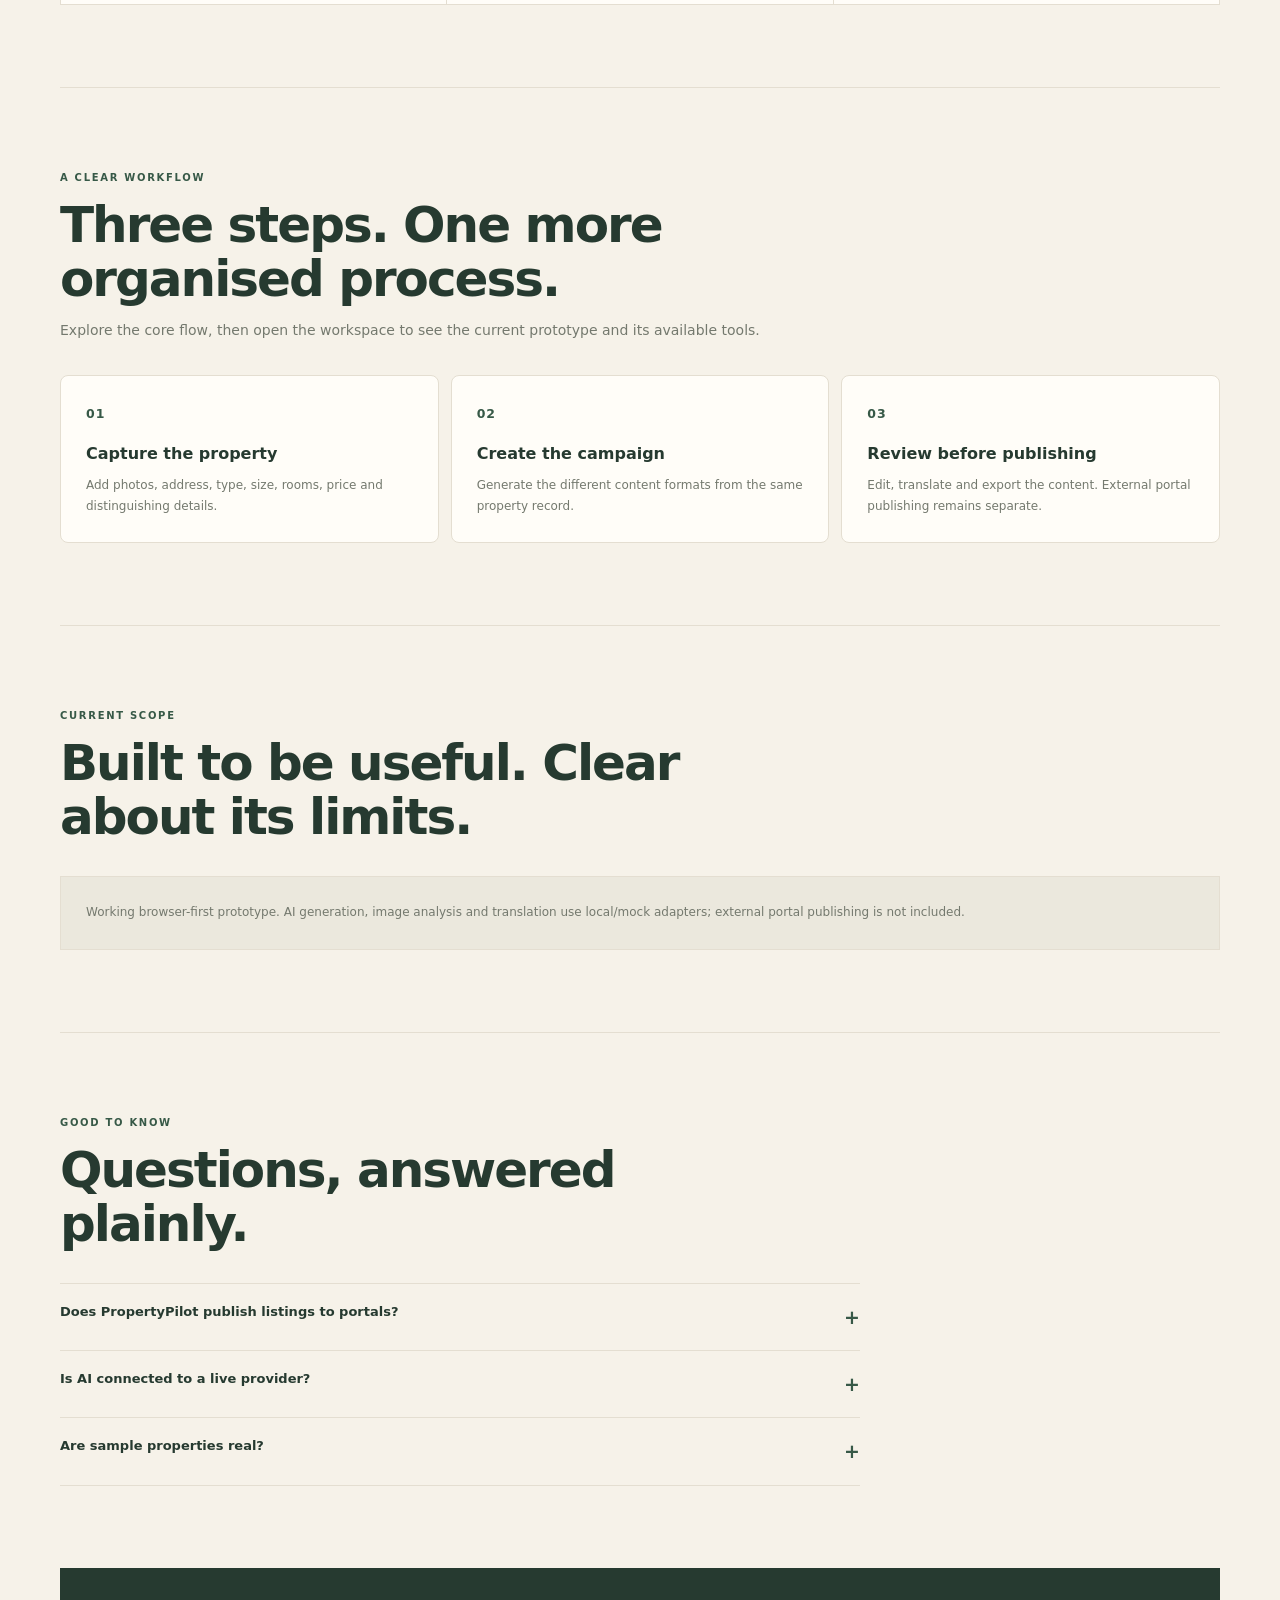
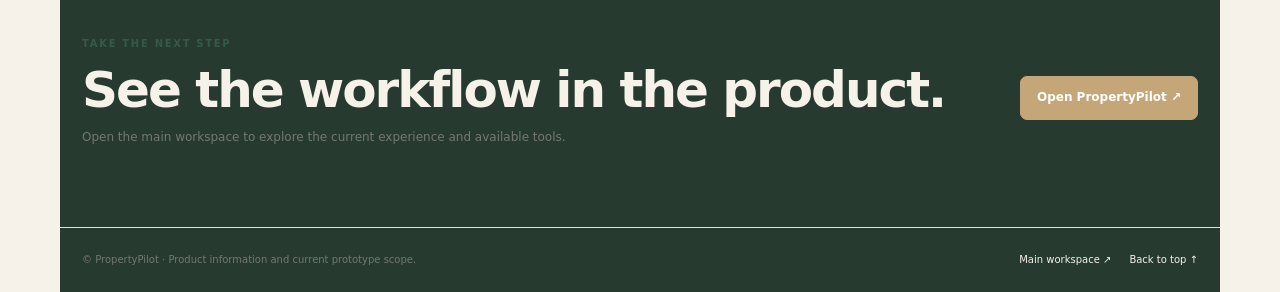
==== commit a7bfcdac: "Upgrade product marketing website with product-specific design" ====
--- a/website/index.html
+++ b/website/index.html
@@ -1,6 +1,19 @@
-<!doctype html><html lang="en"><head><meta charset="utf-8"><meta name="viewport" content="width=device-width,initial-scale=1"><meta name="theme-color" content="#f5f4ef"><meta name="description" content="Turn property facts into a polished listing package—from long-form descriptions to social copy, buyer emails and multilingual versions—all in one reviewable workflow."><meta property="og:title" content="PropertyPilot — One property. A complete marketing campaign."><meta property="og:description" content="Turn property facts into a polished listing package—from long-form descriptions to social copy, buyer emails and multilingual versions—all in one reviewable workflow."><title>PropertyPilot — One property. A complete marketing campaign.</title><style>
-:root{--bg:#f5f4ef;--panel:#ffffff;--line:#e4e5de;--ink:#1a2d27;--muted:#69766f;--a:#c5f0d7;--b:#244b3d}*{box-sizing:border-box}html{scroll-behavior:smooth;scroll-padding-top:90px}body{margin:0;background:var(--bg);color:var(--ink);font:15px/1.55 Inter,ui-sans-serif,system-ui,-apple-system,BlinkMacSystemFont,"Segoe UI",sans-serif}.site{overflow:hidden}.wrap{width:min(1160px,calc(100% - 44px));margin:auto}.stripe{height:4px;background:linear-gradient(90deg,var(--a),var(--b))}.nav{height:78px;display:flex;align-items:center;justify-content:space-between;gap:22px;border-bottom:1px solid var(--line)}.brand{display:flex;align-items:center;gap:10px;font-weight:850;letter-spacing:-.6px;font-size:18px}.mark{width:37px;height:37px;display:grid;place-items:center;background:var(--a);color:#10130f;border-radius:12px;font-size:12px;font-weight:900;box-shadow:0 8px 22px #d4fb6922}.links{display:flex;gap:26px;color:var(--muted);font-size:12px}.links a:hover{color:var(--ink)}.navright{display:flex;gap:12px;align-items:center}.source{font-size:11px;color:var(--muted);font-weight:750}.button{min-height:43px;padding:0 15px;display:inline-flex;align-items:center;justify-content:center;gap:8px;border:1px solid var(--line);border-radius:11px;font-size:12px;font-weight:800;transition:.18s}.button:hover{transform:translateY(-2px);border-color:var(--b)}.primary{background:var(--a);border-color:var(--a);color:#10130f}.menu{display:none;color:var(--ink);background:transparent;border:1px solid var(--line);border-radius:9px;padding:8px 10px}.hero{position:relative;display:grid;grid-template-columns:.96fr 1.04fr;gap:48px;align-items:center;padding:77px 0 83px;min-height:610px}.hero:before{content:"";position:absolute;width:590px;height:590px;left:-280px;top:-240px;border-radius:50%;background:radial-gradient(circle,#d4fb6916,transparent 68%);pointer-events:none}.copy{position:relative;z-index:1}.badge{display:inline-flex;align-items:center;gap:8px;border:1px solid var(--line);border-radius:99px;padding:7px 10px;margin-bottom:25px;color:var(--muted);font-size:10px}.badge i{width:6px;height:6px;background:var(--b);border-radius:50%;box-shadow:0 0 0 4px #d4fb6922}.eyebrow{font-size:10px;color:var(--b);font-weight:900;letter-spacing:1.55px;text-transform:uppercase}.eyebrow:before{content:"";display:inline-block;width:18px;height:2px;background:var(--b);vertical-align:middle;margin:0 9px 3px 0}.hero h1{font-size:clamp(44px,5.2vw,67px);line-height:1.02;letter-spacing:-3.5px;margin:19px 0 22px;font-weight:850;max-width:640px}.hero h1 em{font-style:normal;color:var(--b)}.lead{font-size:15px;line-height:1.85;color:var(--muted);max-width:550px;margin:0 0 26px}.ctas{display:flex;align-items:center;flex-wrap:wrap;gap:11px}.secondary{background:transparent}.micro{display:flex;align-items:center;gap:9px;margin-top:23px;color:var(--muted);font-size:10px}.micro strong{color:var(--b)}.preview{position:relative;background:var(--panel);border:1px solid var(--line);border-radius:18px;overflow:hidden;box-shadow:0 28px 85px #0009}.previewbar{display:flex;align-items:center;gap:12px;padding:14px 16px;border-bottom:1px solid var(--line);font-size:11px}.lights{display:flex;gap:4px}.lights i{width:6px;height:6px;border-radius:50%;background:var(--line)}.lights i:first-child{background:#ee7d76}.lights i:nth-child(2){background:#e8c36b}.lights i:nth-child(3){background:#62c99a}.previewbar b small{font-weight:500;color:var(--muted)}.pill{margin-left:auto;border:1px solid var(--line);padding:4px 6px;border-radius:5px;font-size:7px;letter-spacing:.6px;color:var(--muted);white-space:nowrap}.previewbody{padding:18px}.vhead{display:flex;align-items:center;justify-content:space-between;gap:10px;margin-bottom:14px}.vhead small,.scenario small{display:block;font-size:8px;font-weight:850;letter-spacing:.9px;color:var(--muted);margin-bottom:5px}.vhead h3{font-size:18px;letter-spacing:-.6px;margin:0}.stats{display:grid;grid-template-columns:repeat(3,minmax(0,1fr));gap:8px;margin-bottom:12px}.stats>div{background:#0d1420;border:1px solid var(--line);border-radius:10px;padding:11px;min-width:0}.stats small{display:block;font-size:8px;color:var(--muted);white-space:nowrap}.stats b{display:block;font-size:23px;letter-spacing:-1px;margin:7px 0 1px;white-space:nowrap}.stats em{font-size:11px;font-style:normal;color:var(--muted)}.stats span{display:block;color:var(--muted);font-size:8px}.chart{border:1px solid var(--line);border-radius:11px;padding:12px;margin-bottom:11px}.charthead{display:flex;justify-content:space-between;gap:8px;font-size:9px;margin-bottom:12px}.charthead small{font-size:8px;color:var(--muted)}.bars{height:76px;display:flex;align-items:flex-end;gap:7px;border-bottom:1px solid var(--line);background:repeating-linear-gradient(to bottom,transparent 0,transparent 24px,#28334680 25px,transparent 26px)}.bars i{flex:1;max-width:26px;border-radius:4px 4px 0 0;background:linear-gradient(180deg,var(--a),var(--b));opacity:.88}.bars i.bad{background:linear-gradient(180deg,#ff8d85,#cc535c)}.axis{display:flex;justify-content:space-between;font-size:7px;color:var(--muted);padding-top:7px}.rows{border:1px solid var(--line);border-radius:10px;padding:0 10px}.row{display:flex;gap:9px;align-items:center;padding:10px 0;border-bottom:1px solid var(--line)}.row:last-child{border-bottom:0}.row>div{flex:1;min-width:0}.row b{font-size:9px;display:block}.row small{display:block;font-size:8px;color:var(--muted);margin-top:3px}.row strong{font-size:8px;white-space:nowrap}.dot{width:7px;height:7px;border-radius:50%;flex:0 0 auto}.green{background:#3ec68b}.red{background:#ed7080}.gold{background:#eab752}.ok{color:#3ec68b}.err,.risk{color:#ed7080}.warn{color:#eab752}.chart .marginbars{display:grid;gap:10px}.marginbars>div{display:grid;grid-template-columns:75px 1fr 30px;gap:7px;align-items:center;font-size:8px}.marginbars span{color:var(--muted)}.marginbars i{height:7px;background:#d4fb6965;border-radius:8px;overflow:hidden}.marginbars i b{display:block;height:100%;background:var(--b);border-radius:8px}.marginbars i b.below{background:#d79b45}.marginbars strong{text-align:right;font-size:8px}.scenario{display:flex;justify-content:space-between;gap:12px;padding:12px;border:1px solid var(--line);border-radius:10px}.scenario b{font-size:10px;display:block}.scenario span{font-size:8px;color:var(--muted);display:block;margin-top:5px}.result{border-left:1px solid var(--line);padding-left:12px;min-width:110px}.result strong{display:block;font-size:19px;letter-spacing:-.7px}.riskbanner{display:flex;align-items:center;gap:9px;border:1px solid #8a5cf655;background:#26182a;border-radius:10px;padding:10px;margin-bottom:10px}.shield{display:grid;place-items:center;width:27px;height:27px;border-radius:8px;background:#874cff24;color:#bda8ff;font-weight:900}.riskbanner div{flex:1;min-width:0}.riskbanner b{display:block;font-size:9px}.riskbanner small{display:block;color:var(--muted);font-size:7px;margin-top:3px}.riskbanner strong{font-size:8px;color:#bda8ff}.avatar{width:25px;height:25px;display:grid;place-items:center;border-radius:8px;background:#d4fb6933;color:var(--b);font-size:8px;font-weight:900;flex:0 0 auto}.row .avatar+b{display:block}.section{padding:70px 0}.sectionhead{max-width:660px;margin-bottom:28px}.sectionhead h2{font-size:clamp(32px,4vw,45px);line-height:1.08;letter-spacing:-2px;margin:14px 0}.sectionhead p{color:var(--muted);font-size:13px;line-height:1.85;margin:0}.features{border-top:1px solid var(--line)}.feature{display:grid;grid-template-columns:55px 1fr 22px;gap:14px;padding:24px 0;border-bottom:1px solid var(--line)}.no{color:var(--b);font-size:11px;font-weight:900;padding-top:4px}.feature h3{font-size:17px;letter-spacing:-.4px;margin:0 0 5px}.feature p{max-width:700px;color:var(--muted);font-size:12px;line-height:1.8;margin:0}.arrow{text-align:right;color:var(--muted)}.steps{display:grid;grid-template-columns:repeat(3,1fr);gap:13px}.step{padding:20px;border:1px solid var(--line);border-radius:15px;background:var(--panel);min-height:160px}.step span{width:30px;height:30px;display:grid;place-items:center;border-radius:9px;background:#d4fb6930;color:var(--b);font-size:10px;font-weight:900}.step h3{font-size:15px;margin:18px 0 7px}.step p{font-size:11px;line-height:1.8;color:var(--muted);margin:0}.truth{display:grid;grid-template-columns:1fr 1.1fr;gap:30px;border:1px solid var(--line);border-radius:18px;background:var(--panel);padding:26px}.truth h2{font-size:27px;letter-spacing:-1.1px;line-height:1.16;margin:12px 0}.truth p{font-size:11px;line-height:1.85;color:var(--muted);margin:0}.truthitems{display:grid;gap:13px}.truthitem{display:flex;gap:11px}.check{width:25px;height:25px;flex:0 0 25px;border-radius:8px;display:grid;place-items:center;background:#d4fb6925;color:var(--b);font-weight:900}.truthitem b{display:block;font-size:11px;margin:2px 0 3px}.truthitem small{display:block;color:var(--muted);font-size:10px;line-height:1.75}.faqgrid{display:grid;grid-template-columns:1fr 1fr;gap:10px}.faq{border:1px solid var(--line);background:var(--panel);border-radius:13px;padding:17px}.faq h3{font-size:12px;margin:0 0 7px}.faq p{font-size:10px;line-height:1.85;color:var(--muted);margin:0}.closing{padding:20px 0 78px}.closebox{display:flex;align-items:center;justify-content:space-between;gap:20px;padding:32px;border:1px solid #d4fb6955;border-radius:19px;background:linear-gradient(120deg,#d4fb6916,var(--panel) 78%);position:relative;overflow:hidden}.closebox h2{font-size:27px;letter-spacing:-1.1px;margin:0 0 8px}.closebox p{max-width:580px;color:var(--muted);font-size:11px;line-height:1.85;margin:0}.foot{padding:25px 0 32px;border-top:1px solid var(--line);display:flex;justify-content:space-between;gap:15px;flex-wrap:wrap;align-items:center}.footbrand{display:flex;align-items:center;gap:8px;font-size:12px;font-weight:850}.footbrand .mark{width:27px;height:27px;border-radius:9px;font-size:9px}.footnote{color:var(--muted);font-size:9px}.footlinks{display:flex;gap:16px;color:var(--muted);font-size:10px}
-@media(max-width:960px){.hero{grid-template-columns:1fr;gap:32px;padding:60px 0}.hero h1{max-width:780px}.copy{max-width:760px}.preview{max-width:760px;width:100%;margin:auto}.truth{grid-template-columns:1fr;gap:22px}}
-@media(max-width:700px){.wrap{width:calc(100% - 30px)}.nav{height:66px}.links{display:none}.source{display:none}.menu{display:block}.hero{padding:42px 0 48px;min-height:0;gap:26px}.hero h1{font-size:clamp(42px,11vw,58px);letter-spacing:-2.7px}.lead{font-size:13px}.button{min-height:41px;padding:0 11px}.previewbody{padding:12px}.previewbar{padding:12px}.stats{gap:5px}.stats>div{padding:9px 7px}.stats b{font-size:18px}.section{padding:51px 0}.sectionhead h2{font-size:34px}.feature{grid-template-columns:30px 1fr 15px;gap:8px;padding:20px 0}.feature h3{font-size:15px}.steps{grid-template-columns:1fr;gap:9px}.step{min-height:0;padding:16px}.step h3{margin:11px 0 6px}.truth{padding:19px}.truth h2{font-size:24px}.faqgrid{grid-template-columns:1fr}.closebox{padding:23px;align-items:flex-start;flex-direction:column}.closebox h2{font-size:24px}.foot{flex-direction:column;align-items:flex-start}.footlinks{flex-wrap:wrap}.result{min-width:95px}.row small{overflow-wrap:anywhere}}
-@media(prefers-reduced-motion:reduce){html{scroll-behavior:auto}.button{transition:none}}
-</style></head><body><div class="site"><div class="stripe"></div><div class="wrap"><header class="nav"><a class="brand" href="#top"><span class="mark">P</span>PropertyPilot</a><nav class="links" aria-label="Main navigation"><a href="#product">Product</a><a href="#workflow">How it works</a><a href="#scope">Prototype scope</a><a href="#faq">FAQ</a></nav><div class="navright"><a class="source" href="https://github.com/dmytri595-design/ropertyPilot" target="_blank" rel="noopener noreferrer">Source code ↗</a><a class="button primary" href="https://dmytri595-design.github.io/ropertyPilot/" target="_blank" rel="noopener noreferrer">Open main service ↗</a><button class="menu" aria-label="Toggle navigation" id="menubtn">☰</button></div></header><main id="top"><section class="hero"><div class="copy"><div class="badge"><i></i> Interactive prototype · no sign-up</div><div class="eyebrow">REAL ESTATE LISTING STUDIO</div><h1>One property. A complete marketing campaign. <em>Built for clear decisions.</em></h1><p class="lead">Turn property facts into a polished listing package—from long-form descriptions to social copy, buyer emails and multilingual versions—all in one reviewable workflow.</p><div class="ctas"><a class="button primary" href="https://dmytri595-design.github.io/ropertyPilot/" target="_blank" rel="noopener noreferrer">Open the main service ↗</a><a class="button secondary" href="#product">See how it works ↓</a></div><div class="micro"><strong>✓</strong> Try the workflow with sample data. No account required.</div></div><div class="preview"><div class="previewbar"><span class="lights"><i></i><i></i><i></i></span><b>PropertyPilot <small> / Product preview</small></b><span class="pill">SAMPLE DATA</span></div><div class="previewbody"><div class="vhead"><div><small>CAMPAIGN STUDIO / SAMPLE PROPERTY</small><h3>Bright, considered living</h3></div><span class="pill">FICTIONAL EXAMPLE</span></div><div style="height:145px;border-radius:11px;background:linear-gradient(0deg,#14261c80,transparent 60%),url('https://images.unsplash.com/photo-1600585154340-be6161a56a0c?auto=format&fit=crop&w=900&q=85') center/cover,#d6dfd4;position:relative;margin-bottom:12px"><span style="position:absolute;bottom:9px;left:10px;background:#fff;color:#21372c;border-radius:6px;padding:5px 7px;font-size:8px;font-weight:900">3 BED · 2 BATH · SAMPLE LISTING</span></div><div class="stats"><div><small>Property price</small><b>$685k</b><span>fictional data</span></div><div><small>Content formats</small><b>08</b><span>one record</span></div><div><small>Languages</small><b>07</b><span>local adapter</span></div></div><div class="rows"><div class="row"><i class="dot green"></i><div><b>Listing description</b><small>Long-form portal copy · editable draft</small></div><strong class="ok">READY</strong></div><div class="row"><i class="dot gold"></i><div><b>Social campaign</b><small>Instagram and Facebook caption</small></div><strong class="warn">REVIEW</strong></div><div class="row"><i class="dot green"></i><div><b>Buyer email</b><small>Intro and key property highlights</small></div><strong class="ok">DRAFT</strong></div></div><div class="micro"><strong>◇</strong> Illustrative workspace · values are examples, not customer results</div></div></div></section><section class="section" id="product"><div class="sectionhead"><div class="eyebrow">A focused workspace</div><h2>Less friction between the details and the next decision.</h2><p>PropertyPilot brings the core workflow into one place—with clear states, practical controls and outputs you can inspect before moving forward.</p></div><div class="features"><article class="feature"><span class="no">01</span><div><h3>Create the whole campaign</h3><p>Generate listing copy, SEO text, social captions, short descriptions and buyer emails from a single property record.</p></div><span class="arrow">↗</span></article><article class="feature"><span class="no">02</span><div><h3>Keep every version aligned</h3><p>Review editable outputs, reusable templates, brand voice and translated variants in one place.</p></div><span class="arrow">↗</span></article><article class="feature"><span class="no">03</span><div><h3>Prepare copy before publishing</h3><p>Save drafts, export a marketing package and review every field before sharing anywhere.</p></div><span class="arrow">↗</span></article></div></section><section class="section" id="workflow"><div class="sectionhead"><div class="eyebrow">How it works</div><h2>From the first input to a useful output.</h2><p>Keep work visible, understand what needs attention and stay in control of the final decision.</p></div><div class="steps"><article class="step"><span>01</span><h3>Capture</h3><p>Enter property facts, features, pricing and photos.</p></article><article class="step"><span>02</span><h3>Create</h3><p>Prepare channel-specific content drafts.</p></article><article class="step"><span>03</span><h3>Review</h3><p>Edit, translate, copy or export the campaign.</p></article></div></section><section class="section" id="scope"><div class="truth"><div><div class="eyebrow">Honest product scope</div><h2>Explore the product as it exists today.</h2><p>PropertyPilot is a browser-first prototype using fictional property data and local/mock AI and translation adapters. It does not publish to MLS or property portals, and no external AI provider is connected.</p></div><div class="truthitems"><div class="truthitem"><span class="check">✓</span><div><b>Interactive application</b><small>Open the working prototype to try the available forms, workflows and exports.</small></div></div><div class="truthitem"><span class="check">◇</span><div><b>Sample data is labelled</b><small>Illustrative records and UI previews are not customer results or verified performance claims.</small></div></div><div class="truthitem"><span class="check">↗</span><div><b>Source available for review</b><small>Inspect the code and project notes before considering integration work or acquisition.</small></div></div></div></div></section><section class="section" id="faq"><div class="sectionhead"><div class="eyebrow">Frequently asked</div><h2>Know what you’re trying.</h2></div><div class="faqgrid"><article class="faq"><h3>Can I try this without an account?</h3><p>Yes. Open the interactive demo. No signup is required for this prototype.</p></article><article class="faq"><h3>Is this a production SaaS?</h3><p>No. It is a pre-launch prototype. Review the stated scope and missing production integrations before relying on it for business-critical work.</p></article><article class="faq"><h3>Does it connect to external services?</h3><p>Only features explicitly implemented in the current app work. The scope notice above explains what is simulated or not connected.</p></article><article class="faq"><h3>Where can I review the implementation?</h3><p>The public repository contains the source and product notes. The demo is intended for evaluation, not as a promise of production readiness.</p></article></div></section><section class="closing"><div class="closebox"><div><h2>See the workflow for yourself.</h2><p>Try the current prototype first, then inspect the source and documentation to understand what is implemented and what comes next.</p></div><a class="button primary" href="https://dmytri595-design.github.io/ropertyPilot/" target="_blank" rel="noopener noreferrer">Open main service ↗</a></div></section></main><footer class="foot"><div class="footbrand"><span class="mark">P</span>PropertyPilot</div><div class="footnote">Pre-launch prototype · No customer or revenue claims.</div><div class="footlinks"><a href="https://github.com/dmytri595-design/ropertyPilot" target="_blank" rel="noopener noreferrer">GitHub ↗</a><a href="https://dmytri595-design.github.io/ropertyPilot/" target="_blank" rel="noopener noreferrer">Main service ↗</a><a href="#top">Back to top ↑</a></div></footer></div></div><script>(function(){var b=document.getElementById("menubtn");if(!b)return;b.addEventListener("click",function(){var n=document.querySelector(".links");if(!n)return;var show=n.style.display!=="flex";n.style.display=show?"flex":"none";if(show){n.style.position="absolute";n.style.top="72px";n.style.left="15px";n.style.right="15px";n.style.zIndex="20";n.style.padding="17px";n.style.flexDirection="column";n.style.gap="15px";n.style.background="var(--panel)";n.style.border="1px solid var(--line)";n.style.borderRadius="13px"}})})();</script></body></html>+<!doctype html><html lang="en"><head><meta charset="utf-8"><meta name="viewport" content="width=device-width,initial-scale=1"><meta name="description" content="Turn property facts and photos into polished listing copy, social content, buyer emails and multilingual versions—then review everything in one place."><meta property="og:title" content="PropertyPilot — A complete marketing campaign, from one clear brief."><meta property="og:description" content="Turn property facts and photos into polished listing copy, social content, buyer emails and multilingual versions—then review everything in one place."><title>PropertyPilot — A complete marketing campaign, from one clear brief.</title><style>
+*{box-sizing:border-box}html{scroll-behavior:smooth}body{margin:0;font:15px/1.6 Inter,system-ui,sans-serif;background:var(--bg);color:var(--ink)}a{color:inherit;text-decoration:none}.wrap{width:min(1160px,calc(100% - 44px));margin:auto}.topline{height:4px;background:linear-gradient(90deg,var(--accent2),var(--accent))}.nav{height:76px;border-bottom:1px solid var(--line);display:flex;align-items:center;justify-content:space-between;gap:20px}.brand{display:flex;align-items:center;gap:10px;font-weight:850;letter-spacing:-.5px}.mark{width:36px;height:36px;border-radius:11px;background:var(--accent);color:white;display:grid;place-items:center;font-size:11px}.navlinks{display:flex;gap:24px;color:var(--muted);font-size:12px}.navright{display:flex;align-items:center;gap:14px}.navright>a:first-child{font-size:11px;font-weight:700;color:var(--muted)}.btn{display:inline-flex;align-items:center;justify-content:center;min-height:44px;padding:0 16px;border:1px solid var(--line);border-radius:7px;font-size:12px;font-weight:800;transition:.2s}.btn:hover{transform:translateY(-2px);border-color:var(--accent)}.primary{background:var(--accent);border-color:var(--accent);color:var(--button-text)}.hero{display:grid;grid-template-columns:1fr 1fr;gap:54px;align-items:center;padding:84px 0 92px;min-height:600px}.eyebrow{font-size:10px;letter-spacing:1.7px;font-weight:900;color:var(--accent);text-transform:uppercase}.hero h1{font-size:clamp(45px,5.8vw,73px);line-height:1;letter-spacing:-3.8px;margin:19px 0 15px;font-weight:780}.hero h1 em{font-style:normal;color:var(--accent)}.sub{font-size:15px;font-weight:800;margin:0 0 9px}.lead{font-size:15px;color:var(--muted);line-height:1.85;max-width:540px;margin:0 0 23px}.actions{display:flex;gap:10px;flex-wrap:wrap}.hint{font-size:10px;color:var(--muted);margin-top:17px}.visual-caption{display:flex;justify-content:space-between;gap:8px;margin-top:12px;color:var(--muted);font-size:8px;letter-spacing:1px;text-transform:uppercase}.section{padding:82px 0;border-top:1px solid var(--line)}.section-head{max-width:710px;margin-bottom:32px}.section h2{font-size:clamp(34px,4vw,50px);line-height:1.08;letter-spacing:-2px;margin:12px 0}.section-head p{color:var(--muted);font-size:14px;line-height:1.8;margin:0}.features{display:grid;grid-template-columns:repeat(3,1fr);border-top:1px solid var(--line);border-left:1px solid var(--line)}.feature{padding:24px;border-right:1px solid var(--line);border-bottom:1px solid var(--line);min-height:175px;background:var(--surface)}.feature>small,.step>small{color:var(--accent);font-weight:900;letter-spacing:1px}.feature h3,.step h3{font-size:16px;margin:16px 0 8px}.feature p,.step p{font-size:12px;line-height:1.75;color:var(--muted);margin:0}.steps{display:grid;grid-template-columns:repeat(3,1fr);gap:12px}.step{padding:25px;border:1px solid var(--line);background:var(--surface);border-radius:8px}.honesty{padding:25px;border:1px solid var(--line);background:var(--soft);color:var(--muted);font-size:12px;line-height:1.8}.faq{max-width:800px;border-top:1px solid var(--line)}details{border-bottom:1px solid var(--line);padding:18px 0}summary{cursor:pointer;font-weight:750;font-size:13px;list-style:none;display:flex;justify-content:space-between;gap:16px}summary::-webkit-details-marker{display:none}summary:after{content:"+";color:var(--accent);font-size:19px}details[open] summary:after{content:"−"}details p{font-size:12px;color:var(--muted);line-height:1.8}.closing{background:var(--ink);color:var(--bg);padding:68px 0}.closing-inner{display:flex;justify-content:space-between;align-items:center;gap:25px}.closing h2{margin:12px 0;font-size:clamp(32px,4vw,50px);line-height:1.05;letter-spacing:-2px}.closing p{color:var(--muted);font-size:12px}.closing .btn{white-space:nowrap;background:var(--accent2);border-color:var(--accent2);color:var(--button-text)}footer{padding:24px 0;background:var(--ink);color:var(--muted);border-top:1px solid var(--line)}.footer{display:flex;justify-content:space-between;gap:20px;align-items:center;font-size:10px}.footer a{color:var(--bg)}.footerlinks{display:flex;gap:18px}@media(max-width:850px){.hero{grid-template-columns:1fr;gap:36px;padding:62px 0}.features{grid-template-columns:repeat(2,1fr)}.closing-inner{align-items:flex-start;flex-direction:column}}@media(max-width:600px){.wrap{width:calc(100% - 32px)}.nav{height:68px}.navlinks,.navright>a:first-child{display:none}.hero h1{font-size:47px;letter-spacing:-2.5px}.section{padding:62px 0}.features,.steps{grid-template-columns:1fr}.feature,.step{min-height:0}.closing{padding:54px 0}.footer{align-items:flex-start;flex-direction:column}.footerlinks{flex-wrap:wrap}}@media(prefers-reduced-motion:reduce){html{scroll-behavior:auto}*,*:before,*:after{transition:none!important}}
+body.skin-editorial{--bg:#f5f6f3;--surface:#fff;--ink:#1d2b25;--muted:#6d7a72;--line:#dfe6e0;--accent:#276b53;--accent2:#b8e6d1;--soft:#edf4ef;--button-text:#fff}
+body.skin-technical{--bg:#080d12;--surface:#101922;--ink:#eaf2ed;--muted:#9baba3;--line:#26362e;--accent:#c9f36a;--accent2:#6edbc5;--soft:#14221b;--button-text:#10160d}
+body.skin-editorial{--bg:#f6f2e9;--surface:#fffdf8;--ink:#263a30;--muted:#74796e;--line:#e4ded1;--accent:#375947;--accent2:#c5a678;--soft:#ebe8dd;--button-text:#fff}.skin-editorial .hero h1{font:500 clamp(50px,6vw,82px)/.98 Georgia,serif;letter-spacing:-3px}
+body.skin-enterprise{--bg:#f3f6fb;--surface:#fff;--ink:#132745;--muted:#65758e;--line:#dbe3ee;--accent:#245fc8;--accent2:#a9c4f4;--soft:#e9f0fb;--button-text:#fff}
+body.skin-finance{--bg:#f0f5f1;--surface:#fff;--ink:#17362a;--muted:#6c8175;--line:#d9e6dc;--accent:#17684d;--accent2:#bde8cf;--soft:#e2f1e6;--button-text:#fff}
+body.skin-quote{--bg:#f5f5f3;--surface:#fff;--ink:#1e2a3a;--muted:#707b89;--line:#dce1e6;--accent:#315c99;--accent2:#c4d6ee;--soft:#eaf0f7;--button-text:#fff}.skin-quote .hero h1{font:500 clamp(50px,6vw,78px)/1 Georgia,serif}
+body.skin-security{--bg:#080b13;--surface:#111725;--ink:#f0f2fa;--muted:#9aa4bb;--line:#292f43;--accent:#b8a0ff;--accent2:#6fd8ed;--soft:#171b31;--button-text:#111}
+.terminal,.bid,.margin,.quote,.security,.property{border:1px solid var(--line);background:var(--surface);border-radius:12px;overflow:hidden;box-shadow:0 25px 70px #0002;color:var(--ink);font-size:11px}.term-head,.bid-head,.margin-head,.security-head{display:flex;justify-content:space-between;align-items:center;gap:12px;padding:13px 15px;border-bottom:1px solid var(--line)}.term-head span{color:#db8b75;letter-spacing:2px}.term-head b,.bid-head b,.margin-head b,.security-head b{font-size:10px}.term-head small,.margin-head em,.security-head em{font-size:8px;color:var(--accent);font-style:normal;letter-spacing:.6px}.term-title{padding:16px 16px 7px;font-weight:800}.metrics{display:grid;grid-template-columns:repeat(3,1fr);gap:7px;padding:9px 15px 14px}.metrics>div{background:var(--soft);padding:10px;border-radius:6px}.metrics small,.margin-total small,.security-stats small{display:block;color:var(--muted);font-size:8px;letter-spacing:.6px}.metrics b{display:block;font-size:21px;margin-top:5px}.log{padding:0 15px 13px}.log p{display:grid;grid-template-columns:8px 1fr 1.2fr auto;gap:9px;align-items:center;padding:10px 7px;border-bottom:1px solid var(--line);margin:0}.log p.selected{background:var(--soft)}.log span,.log em{color:var(--muted);font-size:9px}.log em{font-style:normal}.log i{width:7px;height:7px;border-radius:50%;background:#70bd90}.log .warn{background:#d5a34f}.log .bad{background:#dc756d}.term-foot,.audit{border-top:1px solid var(--line);padding:11px 15px;color:var(--muted);font-size:8px;letter-spacing:.7px}.bid{padding-bottom:12px}.bid-head small,.margin-head small,.security-head small{display:block;color:var(--muted);font-size:8px;letter-spacing:.7px;margin-bottom:5px}.bid-head strong{padding:6px 8px;background:#fff0dc;color:#98621f;border-radius:4px;font-size:8px}.bid-label{padding:5px 15px;font-weight:800;font-size:9px}.requirement{display:grid;grid-template-columns:20px 1fr auto;gap:8px;align-items:center;padding:10px 15px;border-top:1px solid var(--line)}.requirement i{font-style:normal;background:#e5f5eb;color:#347b4b;border-radius:50%;width:18px;height:18px;display:grid;place-items:center}.requirement b,.requirement small{display:block}.requirement small{font-size:8px;color:var(--muted)}.requirement em{font-size:8px;color:#347b4b;font-style:normal}.requirement.risk em{color:#b77937}.requirement.risk i{background:#fff0dc;color:#b77937}.progress{height:5px;background:var(--soft);margin:12px 15px}.progress span{display:block;width:82%;height:100%;background:var(--accent)}.sample{text-align:right;display:block;padding:0 15px;color:var(--muted);font-size:7px;letter-spacing:.5px}.margin{padding:0 16px 13px}.margin-head{padding:15px 0}.margin-head small{display:block}.margin-total{display:flex;justify-content:space-between;align-items:end;border-bottom:1px solid var(--line);padding:13px 0}.margin-total b{display:block;color:var(--accent);font-size:32px;letter-spacing:-1px}.margin-total strong{font-size:21px}.bars p{display:grid;grid-template-columns:1fr auto;gap:5px;margin:12px 0}.bars p span{color:var(--muted)}.bars i{grid-column:1/3;height:6px;background:var(--soft);border-radius:4px}.bars u{display:block;height:100%;background:var(--accent);text-decoration:none;border-radius:4px}.margin-controls{display:grid;grid-template-columns:1fr 1fr;gap:12px;border-top:1px solid var(--line);padding-top:13px}.margin-controls label{font-size:8px;color:var(--muted)}.margin-controls b{display:block;color:var(--ink)}.margin-controls input{width:100%;accent-color:var(--accent)}.quote{background:#ecefee;padding:12px}.quote-bar{display:flex;justify-content:space-between;font-size:8px;color:#6a7783;margin-bottom:10px}.quote-paper{padding:20px;background:white;color:#23344a}.quote-logo,.quote-for{display:flex;justify-content:space-between;align-items:center;border-bottom:1px solid #e8ebef;padding-bottom:14px}.quote-logo b{font-size:14px}.quote-logo b span{color:#4772ac}.quote-logo small,.quote-for small,.quote-for span{font-size:8px;color:#7a8797}.quote-for{display:grid;justify-content:start;padding:14px 0;gap:4px}.quote-lines p{display:grid;grid-template-columns:1fr 25px 60px;gap:8px;border-bottom:1px solid #edf0f3;padding:8px 0;margin:0;font-size:8px}.quote-lines p>*:last-child{text-align:right}.quote-total{display:flex;justify-content:space-between;padding-top:13px;font-size:9px}.property{background:#fffdf8;padding:10px;border-radius:3px}.house{height:210px;padding:14px;display:flex;justify-content:space-between;flex-direction:column;color:#fff;background:linear-gradient(150deg,#9eaa94,#46594c 75%,#25392e)}.house span{font-size:8px;letter-spacing:1px}.house b{font:500 30px/1 Georgia,serif}.paper{padding:14px 8px 8px}.paper small{color:#7c897e;font-size:8px;letter-spacing:.8px}.paper h3{font:500 22px Georgia,serif;margin:8px 0}.paper p{font-size:9px;color:#70796f;line-height:1.6}.tags{display:flex;gap:10px;color:#436c52;font-size:7px;letter-spacing:.5px;font-weight:850}.security{padding:0 15px 12px}.security-head{padding:14px 0}.security-stats{display:flex;justify-content:space-between;padding:16px 0}.security-stats b{display:block;font-size:27px;margin-top:4px}.identity{display:grid;grid-template-columns:28px 1fr auto;gap:9px;align-items:center;padding:11px 0;border-top:1px solid var(--line)}.identity i{font-style:normal;width:26px;height:26px;display:grid;place-items:center;background:var(--soft);border-radius:8px;color:var(--accent);font-size:9px}.identity b,.identity small{display:block}.identity small{font-size:8px;color:var(--muted)}.identity strong{font-size:8px;color:#ed9b9e}.skin-security .identity strong{color:#ed9b9e}
+</style></head><body class="skin-editorial"><div class="topline"></div><div class="wrap">
+<nav class="nav"><a class="brand" href="#top"><span class="mark">PP</span>PropertyPilot</a><div class="navlinks"><a href="#product">Product</a><a href="#workflow">How it works</a><a href="#faq">FAQ</a></div><div class="navright"><a href="https://dmytri595-design.github.io/ropertyPilot/" target="_blank" rel="noopener">Open workspace ↗</a><a class="btn primary" href="https://dmytri595-design.github.io/ropertyPilot/" target="_blank" rel="noopener">Try PropertyPilot ↗</a></div></nav>
+<main id="top"><section class="hero"><div><div class="eyebrow">REAL ESTATE MARKETING WORKSPACE</div><h1>One property. Every story it needs. <em>A complete marketing campaign, from one clear brief.</em></h1><p class="lead">Turn property facts and photos into polished listing copy, social content, buyer emails and multilingual versions—then review everything in one place.</p><div class="actions"><a class="btn primary" href="https://dmytri595-design.github.io/ropertyPilot/" target="_blank" rel="noopener">Open the workspace ↗</a><a class="btn" href="#product">Explore the product</a></div><div class="hint">Product-first. Practical by design. Current scope is explained below.</div></div><div><div class="property"><div class="house"><span>PROPERTY STORY · 01</span><b>Light, space<br>and a sense of home.</b></div><div class="paper"><small>PROPERTY DESCRIPTION</small><h3>A considered home, ready for its next chapter.</h3><p>Natural light, generous proportions and thoughtful details give this home a calm, welcoming feel. A clear starting point for a story that reflects the property—not a generic template.</p><div class="tags"><span>SEO TITLE</span><span>INSTAGRAM</span><span>KEY HIGHLIGHTS</span></div></div></div><div class="visual-caption"><span>Illustrative product view</span><span>PP / PRODUCT OVERVIEW</span></div></div></section>
+<section class="section" id="product"><div class="section-head"><div class="eyebrow">THE PRODUCT</div><h2>One source of truth. A complete set of stories.</h2><p>Enter the property once. PropertyPilot helps shape the details into the formats agents need to present a listing consistently across channels.</p></div><div class="features"><article class="feature"><small>01</small><h3>Listing descriptions</h3><p>Create a full property description and shorter listing versions from the same reviewed facts.</p></article><article class="feature"><small>02</small><h3>Search-ready content</h3><p>Prepare SEO titles and descriptions that make the property's key details easier to find.</p></article><article class="feature"><small>03</small><h3>Social campaign copy</h3><p>Shape Facebook ads, Instagram captions and short posts for different audiences.</p></article><article class="feature"><small>04</small><h3>Buyer communication</h3><p>Draft buyer emails and key highlights that keep relevant details together.</p></article><article class="feature"><small>05</small><h3>Brand voice &amp; templates</h3><p>Choose a positioning template for sale, rent, short-stay or commercial listings.</p></article><article class="feature"><small>06</small><h3>Multilingual workflow</h3><p>Translate and review content across seven languages, then copy, print or export the package.</p></article></div></section>
+<section class="section" id="workflow"><div class="section-head"><div class="eyebrow">A CLEAR WORKFLOW</div><h2>Three steps. One more organised process.</h2><p>Explore the core flow, then open the workspace to see the current prototype and its available tools.</p></div><div class="steps"><article class="step"><small>01</small><h3>Capture the property</h3><p>Add photos, address, type, size, rooms, price and distinguishing details.</p></article><article class="step"><small>02</small><h3>Create the campaign</h3><p>Generate the different content formats from the same property record.</p></article><article class="step"><small>03</small><h3>Review before publishing</h3><p>Edit, translate and export the content. External portal publishing remains separate.</p></article></div></section>
+<section class="section"><div class="section-head"><div class="eyebrow">CURRENT SCOPE</div><h2>Built to be useful. Clear about its limits.</h2></div><div class="honesty">Working browser-first prototype. AI generation, image analysis and translation use local/mock adapters; external portal publishing is not included.</div></section>
+<section class="section" id="faq"><div class="section-head"><div class="eyebrow">GOOD TO KNOW</div><h2>Questions, answered plainly.</h2></div><div class="faq"><details><summary>Does PropertyPilot publish listings to portals?</summary><p>No. The prototype prepares content and tracks local status. External portal publishing is not implemented.</p></details><details><summary>Is AI connected to a live provider?</summary><p>No. The current prototype uses local/mock generation and translation adapters.</p></details><details><summary>Are sample properties real?</summary><p>No. Seeded properties, contacts, prices and addresses are fictional demo data.</p></details></div></section>
+<section class="closing"><div class="wrap closing-inner"><div><div class="eyebrow">TAKE THE NEXT STEP</div><h2>See the workflow in the product.</h2><p>Open the main workspace to explore the current experience and available tools.</p></div><a class="btn" href="https://dmytri595-design.github.io/ropertyPilot/" target="_blank" rel="noopener">Open PropertyPilot ↗</a></div></section></main>
+<footer><div class="wrap footer"><span>© PropertyPilot · Product information and current prototype scope.</span><div class="footerlinks"><a href="https://dmytri595-design.github.io/ropertyPilot/" target="_blank" rel="noopener">Main workspace ↗</a><a href="#top">Back to top ↑</a></div></div></footer></div></body></html>
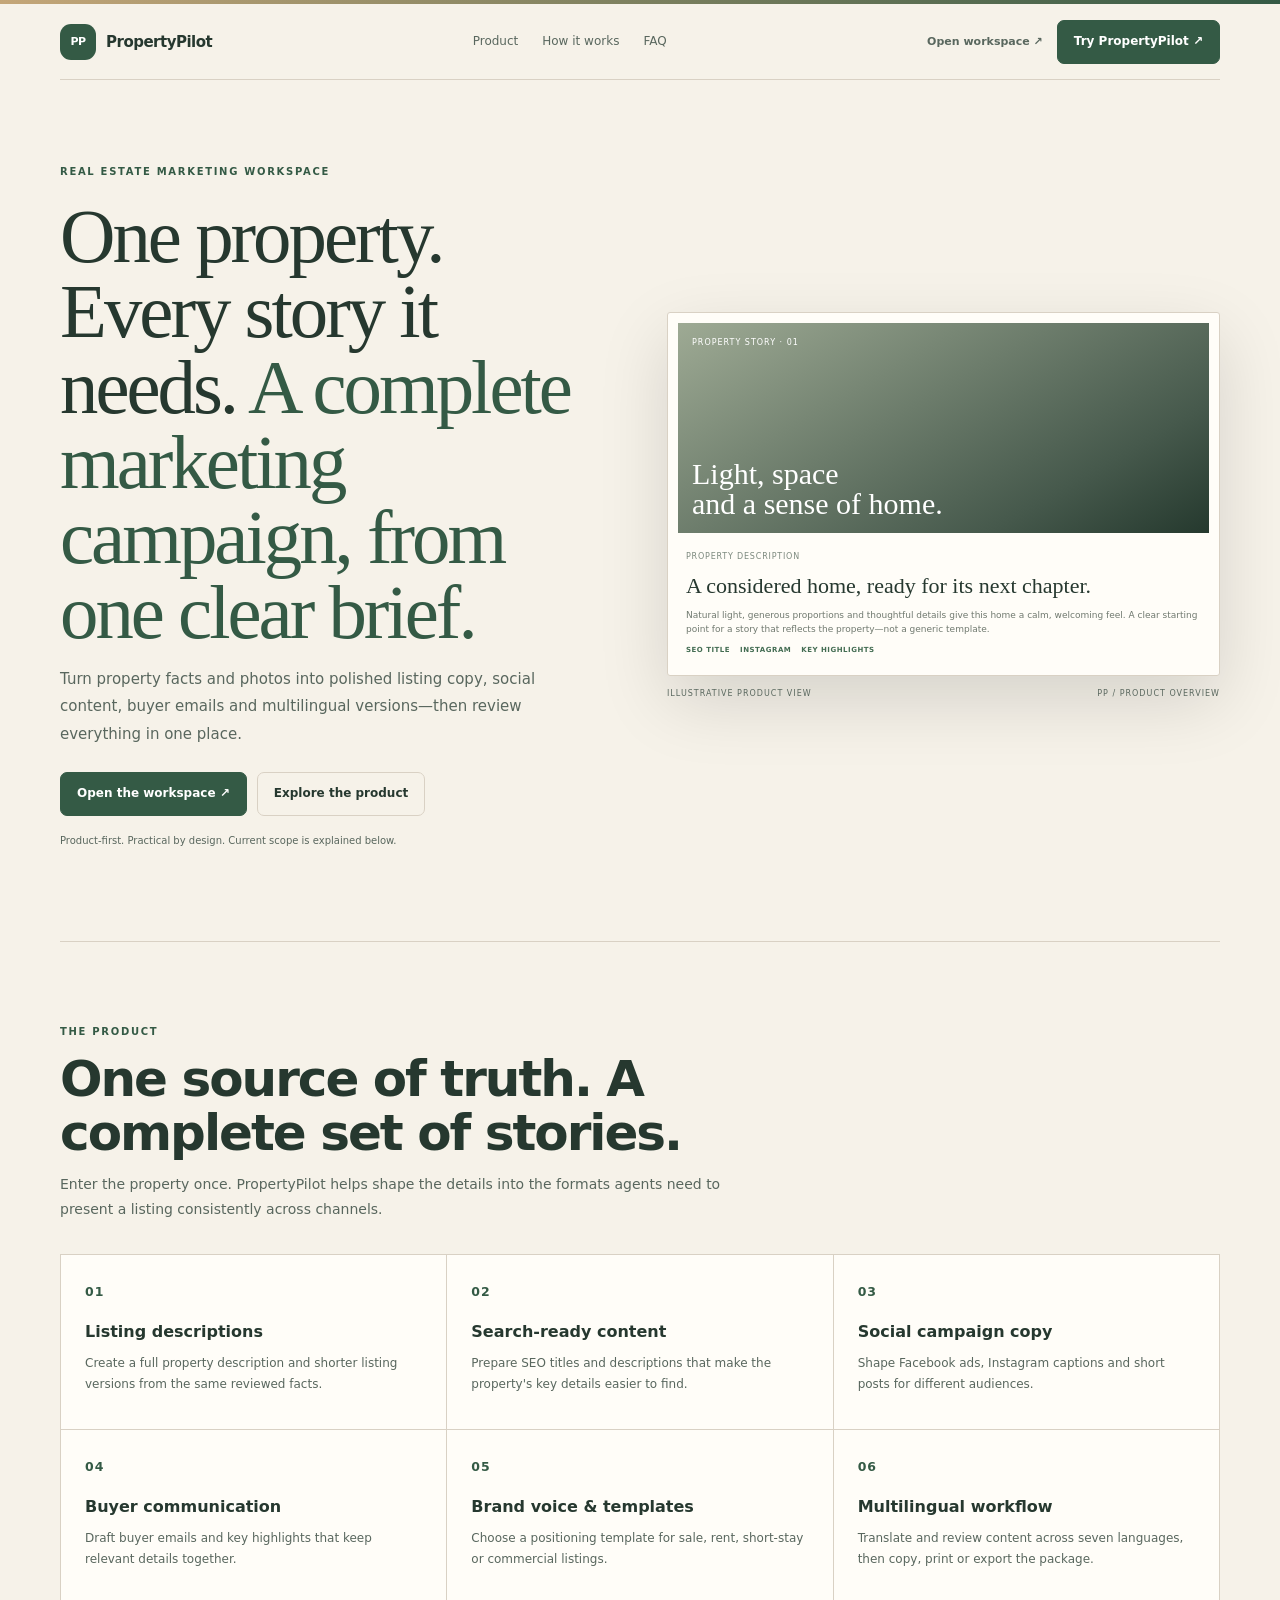
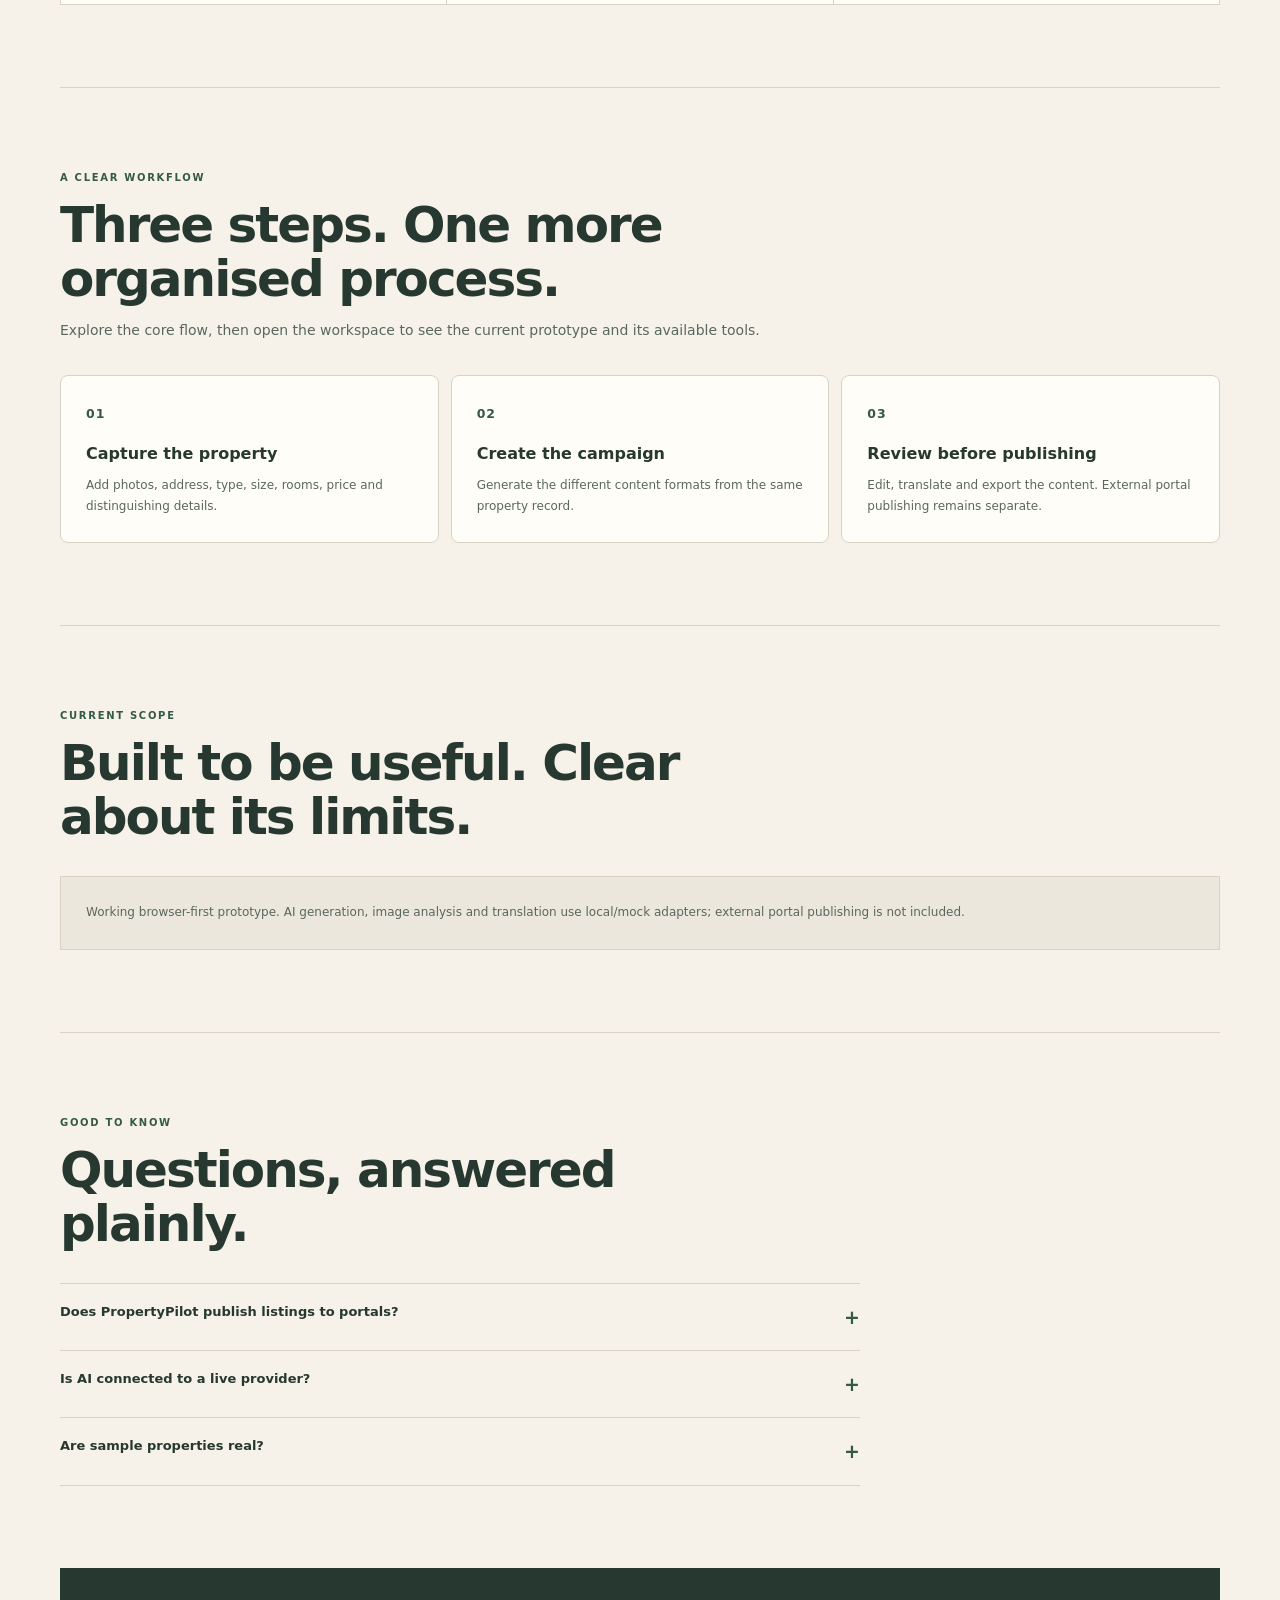
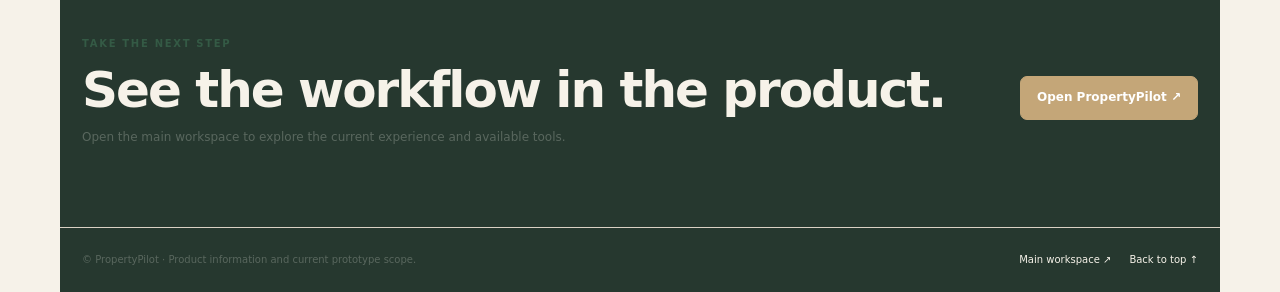
==== commit cd668896: "Add subtle motion and improve text/background contrast" ====
--- a/website/index.html
+++ b/website/index.html
@@ -8,7 +8,37 @@
 body.skin-quote{--bg:#f5f5f3;--surface:#fff;--ink:#1e2a3a;--muted:#707b89;--line:#dce1e6;--accent:#315c99;--accent2:#c4d6ee;--soft:#eaf0f7;--button-text:#fff}.skin-quote .hero h1{font:500 clamp(50px,6vw,78px)/1 Georgia,serif}
 body.skin-security{--bg:#080b13;--surface:#111725;--ink:#f0f2fa;--muted:#9aa4bb;--line:#292f43;--accent:#b8a0ff;--accent2:#6fd8ed;--soft:#171b31;--button-text:#111}
 .terminal,.bid,.margin,.quote,.security,.property{border:1px solid var(--line);background:var(--surface);border-radius:12px;overflow:hidden;box-shadow:0 25px 70px #0002;color:var(--ink);font-size:11px}.term-head,.bid-head,.margin-head,.security-head{display:flex;justify-content:space-between;align-items:center;gap:12px;padding:13px 15px;border-bottom:1px solid var(--line)}.term-head span{color:#db8b75;letter-spacing:2px}.term-head b,.bid-head b,.margin-head b,.security-head b{font-size:10px}.term-head small,.margin-head em,.security-head em{font-size:8px;color:var(--accent);font-style:normal;letter-spacing:.6px}.term-title{padding:16px 16px 7px;font-weight:800}.metrics{display:grid;grid-template-columns:repeat(3,1fr);gap:7px;padding:9px 15px 14px}.metrics>div{background:var(--soft);padding:10px;border-radius:6px}.metrics small,.margin-total small,.security-stats small{display:block;color:var(--muted);font-size:8px;letter-spacing:.6px}.metrics b{display:block;font-size:21px;margin-top:5px}.log{padding:0 15px 13px}.log p{display:grid;grid-template-columns:8px 1fr 1.2fr auto;gap:9px;align-items:center;padding:10px 7px;border-bottom:1px solid var(--line);margin:0}.log p.selected{background:var(--soft)}.log span,.log em{color:var(--muted);font-size:9px}.log em{font-style:normal}.log i{width:7px;height:7px;border-radius:50%;background:#70bd90}.log .warn{background:#d5a34f}.log .bad{background:#dc756d}.term-foot,.audit{border-top:1px solid var(--line);padding:11px 15px;color:var(--muted);font-size:8px;letter-spacing:.7px}.bid{padding-bottom:12px}.bid-head small,.margin-head small,.security-head small{display:block;color:var(--muted);font-size:8px;letter-spacing:.7px;margin-bottom:5px}.bid-head strong{padding:6px 8px;background:#fff0dc;color:#98621f;border-radius:4px;font-size:8px}.bid-label{padding:5px 15px;font-weight:800;font-size:9px}.requirement{display:grid;grid-template-columns:20px 1fr auto;gap:8px;align-items:center;padding:10px 15px;border-top:1px solid var(--line)}.requirement i{font-style:normal;background:#e5f5eb;color:#347b4b;border-radius:50%;width:18px;height:18px;display:grid;place-items:center}.requirement b,.requirement small{display:block}.requirement small{font-size:8px;color:var(--muted)}.requirement em{font-size:8px;color:#347b4b;font-style:normal}.requirement.risk em{color:#b77937}.requirement.risk i{background:#fff0dc;color:#b77937}.progress{height:5px;background:var(--soft);margin:12px 15px}.progress span{display:block;width:82%;height:100%;background:var(--accent)}.sample{text-align:right;display:block;padding:0 15px;color:var(--muted);font-size:7px;letter-spacing:.5px}.margin{padding:0 16px 13px}.margin-head{padding:15px 0}.margin-head small{display:block}.margin-total{display:flex;justify-content:space-between;align-items:end;border-bottom:1px solid var(--line);padding:13px 0}.margin-total b{display:block;color:var(--accent);font-size:32px;letter-spacing:-1px}.margin-total strong{font-size:21px}.bars p{display:grid;grid-template-columns:1fr auto;gap:5px;margin:12px 0}.bars p span{color:var(--muted)}.bars i{grid-column:1/3;height:6px;background:var(--soft);border-radius:4px}.bars u{display:block;height:100%;background:var(--accent);text-decoration:none;border-radius:4px}.margin-controls{display:grid;grid-template-columns:1fr 1fr;gap:12px;border-top:1px solid var(--line);padding-top:13px}.margin-controls label{font-size:8px;color:var(--muted)}.margin-controls b{display:block;color:var(--ink)}.margin-controls input{width:100%;accent-color:var(--accent)}.quote{background:#ecefee;padding:12px}.quote-bar{display:flex;justify-content:space-between;font-size:8px;color:#6a7783;margin-bottom:10px}.quote-paper{padding:20px;background:white;color:#23344a}.quote-logo,.quote-for{display:flex;justify-content:space-between;align-items:center;border-bottom:1px solid #e8ebef;padding-bottom:14px}.quote-logo b{font-size:14px}.quote-logo b span{color:#4772ac}.quote-logo small,.quote-for small,.quote-for span{font-size:8px;color:#7a8797}.quote-for{display:grid;justify-content:start;padding:14px 0;gap:4px}.quote-lines p{display:grid;grid-template-columns:1fr 25px 60px;gap:8px;border-bottom:1px solid #edf0f3;padding:8px 0;margin:0;font-size:8px}.quote-lines p>*:last-child{text-align:right}.quote-total{display:flex;justify-content:space-between;padding-top:13px;font-size:9px}.property{background:#fffdf8;padding:10px;border-radius:3px}.house{height:210px;padding:14px;display:flex;justify-content:space-between;flex-direction:column;color:#fff;background:linear-gradient(150deg,#9eaa94,#46594c 75%,#25392e)}.house span{font-size:8px;letter-spacing:1px}.house b{font:500 30px/1 Georgia,serif}.paper{padding:14px 8px 8px}.paper small{color:#7c897e;font-size:8px;letter-spacing:.8px}.paper h3{font:500 22px Georgia,serif;margin:8px 0}.paper p{font-size:9px;color:#70796f;line-height:1.6}.tags{display:flex;gap:10px;color:#436c52;font-size:7px;letter-spacing:.5px;font-weight:850}.security{padding:0 15px 12px}.security-head{padding:14px 0}.security-stats{display:flex;justify-content:space-between;padding:16px 0}.security-stats b{display:block;font-size:27px;margin-top:4px}.identity{display:grid;grid-template-columns:28px 1fr auto;gap:9px;align-items:center;padding:11px 0;border-top:1px solid var(--line)}.identity i{font-style:normal;width:26px;height:26px;display:grid;place-items:center;background:var(--soft);border-radius:8px;color:var(--accent);font-size:9px}.identity b,.identity small{display:block}.identity small{font-size:8px;color:var(--muted)}.identity strong{font-size:8px;color:#ed9b9e}.skin-security .identity strong{color:#ed9b9e}
-</style></head><body class="skin-editorial"><div class="topline"></div><div class="wrap">
+</style><style id="micro-motion-and-contrast">
+/* Readability: consistent, high-contrast text across each product palette. */
+body{ -webkit-font-smoothing:antialiased; text-rendering:optimizeLegibility; }
+body.skin-technical{--bg:#0b1118;--surface:#121d27;--ink:#eff5f1;--muted:#aebbb5;--line:#33434d;--accent:#d1ef8a;--accent2:#75ddc9;--soft:#1a2a32;color-scheme:dark}
+body.skin-editorial{--bg:#f6f2e9;--surface:#fffdf8;--ink:#26382f;--muted:#59675e;--line:#d9d1c4;--accent:#345a45;--accent2:#c4a678;--soft:#ece7dc;color-scheme:light}
+body.skin-enterprise{--bg:#f3f6fb;--surface:#fff;--ink:#142844;--muted:#53657d;--line:#d0dbea;--accent:#245fc8;--accent2:#a9c4f4;--soft:#e9f0fb;color-scheme:light}
+body.skin-finance{--bg:#f0f5f1;--surface:#fff;--ink:#18372b;--muted:#596e62;--line:#cddcd1;--accent:#17684d;--accent2:#bde8cf;--soft:#e4f1e7;color-scheme:light}
+body.skin-quote{--bg:#f5f5f3;--surface:#fff;--ink:#202d3d;--muted:#536172;--line:#d0d8e1;--accent:#315c99;--accent2:#c4d6ee;--soft:#eaf0f7;color-scheme:light}
+body.skin-security{--bg:#0a0d16;--surface:#131a29;--ink:#f1f3fa;--muted:#adb6c9;--line:#353d53;--accent:#c2afff;--accent2:#79dced;--soft:#1b2135;color-scheme:dark}
+body .lead,body .section-head p,body .feature p,body .step p,body .honesty,body details p,body .hint,body .navlinks,body .navright>a:first-child{color:var(--muted)}
+body .feature h3,body .step h3,body summary{color:var(--ink)}
+body .feature,body .step{border-color:var(--line)}
+body a:focus-visible,body button:focus-visible,body summary:focus-visible{outline:2px solid var(--accent);outline-offset:4px;border-radius:4px}
+
+/* Small, restrained interactions; no large parallax or distracting loops. */
+.btn,.nav a,.feature,.step,summary,.mark,.visual-caption{transition:color .22s ease,background-color .22s ease,border-color .22s ease,box-shadow .22s ease,transform .22s ease}
+.feature:hover,.step:hover{transform:translateY(-3px);border-color:var(--accent);box-shadow:0 12px 28px rgba(30,48,40,.08)}
+.skin-technical .feature:hover,.skin-security .feature:hover{box-shadow:0 12px 28px rgba(0,0,0,.22)}
+.btn:hover{box-shadow:0 8px 20px rgba(30,48,40,.12)}
+.hero>div:first-child{animation:hero-copy-in .62s cubic-bezier(.2,.7,.2,1) both}
+.hero>div:last-child{animation:hero-preview-in .78s cubic-bezier(.2,.7,.2,1) both}
+.hero>div:last-child>:first-child{transform-origin:center;animation:preview-breathe 9s ease-in-out 1s infinite}
+@keyframes hero-copy-in{from{opacity:0;transform:translateY(13px)}to{opacity:1;transform:translateY(0)}}
+@keyframes hero-preview-in{from{opacity:0;transform:translateY(18px) scale(.99)}to{opacity:1;transform:translateY(0) scale(1)}}
+@keyframes preview-breathe{0%,100%{transform:translateY(0)}50%{transform:translateY(-4px)}}
+html.motion-enabled .motion-reveal{opacity:0;transform:translateY(17px);transition:opacity .58s ease,transform .58s cubic-bezier(.2,.7,.2,1)}
+html.motion-enabled .motion-reveal.is-visible{opacity:1;transform:translateY(0)}
+@media(hover:hover){.navlinks a:hover,.footer a:hover{color:var(--accent)}.mark:hover{transform:rotate(-5deg) scale(1.04)}}
+@media(prefers-reduced-motion:reduce){html{scroll-behavior:auto}*,*:before,*:after{animation:none!important;transition:none!important;scroll-behavior:auto!important}html.motion-enabled .motion-reveal{opacity:1!important;transform:none!important}}
+</style>
+</head><body class="skin-editorial"><div class="topline"></div><div class="wrap">
 <nav class="nav"><a class="brand" href="#top"><span class="mark">PP</span>PropertyPilot</a><div class="navlinks"><a href="#product">Product</a><a href="#workflow">How it works</a><a href="#faq">FAQ</a></div><div class="navright"><a href="https://dmytri595-design.github.io/ropertyPilot/" target="_blank" rel="noopener">Open workspace ↗</a><a class="btn primary" href="https://dmytri595-design.github.io/ropertyPilot/" target="_blank" rel="noopener">Try PropertyPilot ↗</a></div></nav>
 <main id="top"><section class="hero"><div><div class="eyebrow">REAL ESTATE MARKETING WORKSPACE</div><h1>One property. Every story it needs. <em>A complete marketing campaign, from one clear brief.</em></h1><p class="lead">Turn property facts and photos into polished listing copy, social content, buyer emails and multilingual versions—then review everything in one place.</p><div class="actions"><a class="btn primary" href="https://dmytri595-design.github.io/ropertyPilot/" target="_blank" rel="noopener">Open the workspace ↗</a><a class="btn" href="#product">Explore the product</a></div><div class="hint">Product-first. Practical by design. Current scope is explained below.</div></div><div><div class="property"><div class="house"><span>PROPERTY STORY · 01</span><b>Light, space<br>and a sense of home.</b></div><div class="paper"><small>PROPERTY DESCRIPTION</small><h3>A considered home, ready for its next chapter.</h3><p>Natural light, generous proportions and thoughtful details give this home a calm, welcoming feel. A clear starting point for a story that reflects the property—not a generic template.</p><div class="tags"><span>SEO TITLE</span><span>INSTAGRAM</span><span>KEY HIGHLIGHTS</span></div></div></div><div class="visual-caption"><span>Illustrative product view</span><span>PP / PRODUCT OVERVIEW</span></div></div></section>
 <section class="section" id="product"><div class="section-head"><div class="eyebrow">THE PRODUCT</div><h2>One source of truth. A complete set of stories.</h2><p>Enter the property once. PropertyPilot helps shape the details into the formats agents need to present a listing consistently across channels.</p></div><div class="features"><article class="feature"><small>01</small><h3>Listing descriptions</h3><p>Create a full property description and shorter listing versions from the same reviewed facts.</p></article><article class="feature"><small>02</small><h3>Search-ready content</h3><p>Prepare SEO titles and descriptions that make the property's key details easier to find.</p></article><article class="feature"><small>03</small><h3>Social campaign copy</h3><p>Shape Facebook ads, Instagram captions and short posts for different audiences.</p></article><article class="feature"><small>04</small><h3>Buyer communication</h3><p>Draft buyer emails and key highlights that keep relevant details together.</p></article><article class="feature"><small>05</small><h3>Brand voice &amp; templates</h3><p>Choose a positioning template for sale, rent, short-stay or commercial listings.</p></article><article class="feature"><small>06</small><h3>Multilingual workflow</h3><p>Translate and review content across seven languages, then copy, print or export the package.</p></article></div></section>
@@ -16,4 +46,7 @@
 <section class="section"><div class="section-head"><div class="eyebrow">CURRENT SCOPE</div><h2>Built to be useful. Clear about its limits.</h2></div><div class="honesty">Working browser-first prototype. AI generation, image analysis and translation use local/mock adapters; external portal publishing is not included.</div></section>
 <section class="section" id="faq"><div class="section-head"><div class="eyebrow">GOOD TO KNOW</div><h2>Questions, answered plainly.</h2></div><div class="faq"><details><summary>Does PropertyPilot publish listings to portals?</summary><p>No. The prototype prepares content and tracks local status. External portal publishing is not implemented.</p></details><details><summary>Is AI connected to a live provider?</summary><p>No. The current prototype uses local/mock generation and translation adapters.</p></details><details><summary>Are sample properties real?</summary><p>No. Seeded properties, contacts, prices and addresses are fictional demo data.</p></details></div></section>
 <section class="closing"><div class="wrap closing-inner"><div><div class="eyebrow">TAKE THE NEXT STEP</div><h2>See the workflow in the product.</h2><p>Open the main workspace to explore the current experience and available tools.</p></div><a class="btn" href="https://dmytri595-design.github.io/ropertyPilot/" target="_blank" rel="noopener">Open PropertyPilot ↗</a></div></section></main>
-<footer><div class="wrap footer"><span>© PropertyPilot · Product information and current prototype scope.</span><div class="footerlinks"><a href="https://dmytri595-design.github.io/ropertyPilot/" target="_blank" rel="noopener">Main workspace ↗</a><a href="#top">Back to top ↑</a></div></div></footer></div></body></html>+<footer><div class="wrap footer"><span>© PropertyPilot · Product information and current prototype scope.</span><div class="footerlinks"><a href="https://dmytri595-design.github.io/ropertyPilot/" target="_blank" rel="noopener">Main workspace ↗</a><a href="#top">Back to top ↑</a></div></div></footer></div><script id="micro-motion-init">
+(()=>{const reduced=window.matchMedia&&window.matchMedia("(prefers-reduced-motion: reduce)").matches;if(reduced||!("IntersectionObserver" in window))return;const selectors=[".section-head",".feature",".step",".honesty",".faq details",".closing-inner",".visual-caption"];const nodes=[...new Set(selectors.flatMap(s=>Array.from(document.querySelectorAll(s))))];nodes.forEach((el,i)=>{el.classList.add("motion-reveal");if(el.matches(".feature,.step"))el.style.transitionDelay=((i%3)*65)+"ms"});document.documentElement.classList.add("motion-enabled");const observer=new IntersectionObserver((entries)=>{entries.forEach(entry=>{if(entry.isIntersecting){entry.target.classList.add("is-visible");observer.unobserve(entry.target)}})},{threshold:.12,rootMargin:"0px 0px -34px 0px"});nodes.forEach(el=>observer.observe(el))})();
+</script>
+</body></html>
